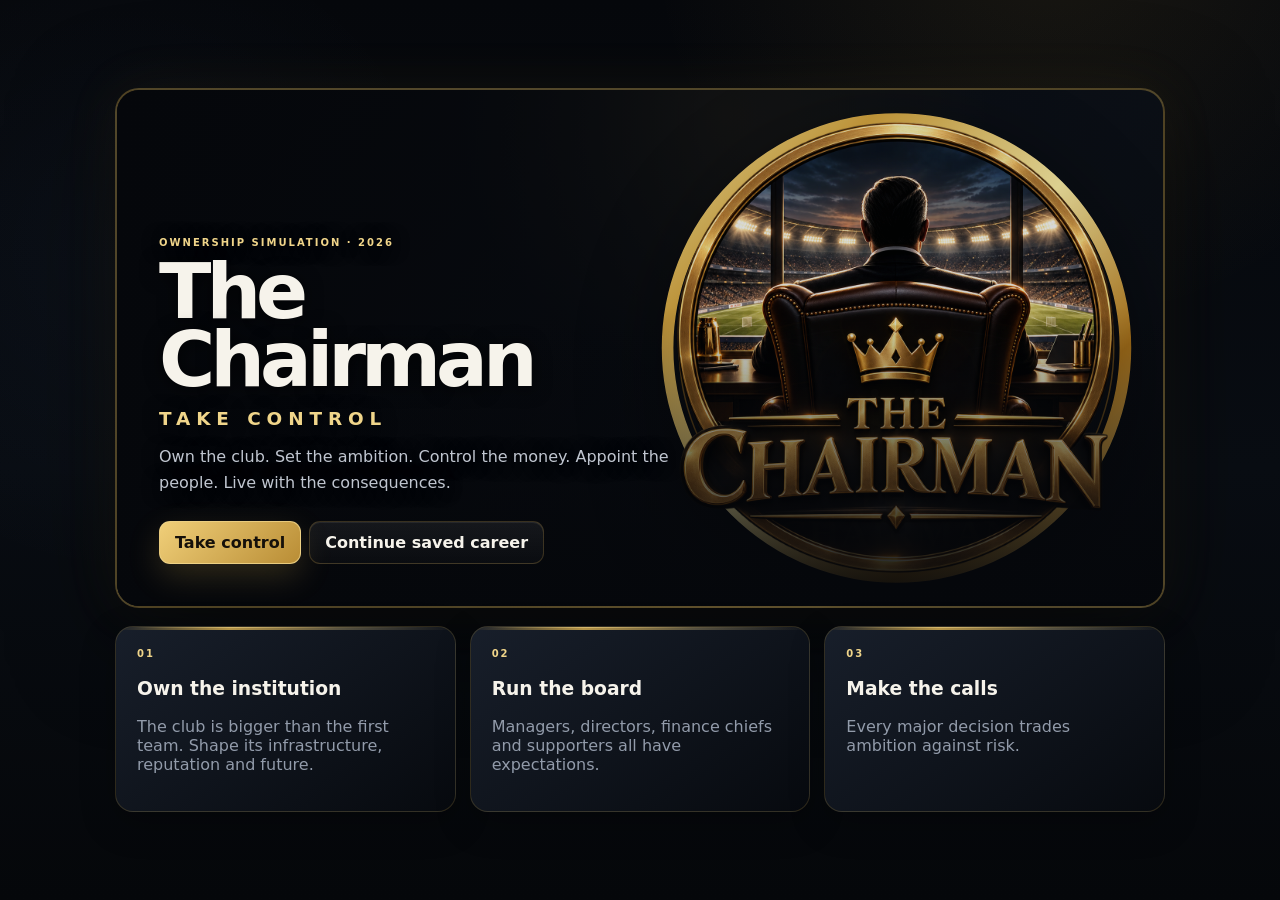
==== index.html @ d263d9e4 "Refresh formation and transition assets" ====
<!doctype html>
<html lang="en">
<head>
  <meta charset="utf-8">
  <meta name="viewport" content="width=device-width, initial-scale=1">
  <meta name="theme-color" content="#080b11">
  <meta name="description" content="The Chairman — own the club. Run the club. Live with the consequences.">
  <title>The Chairman</title>
  <link rel="stylesheet" href="css/theme.css?v=101">
  <link rel="stylesheet" href="css/layout.css?v=103">
  <link rel="stylesheet" href="css/components.css?v=104">
  <link rel="stylesheet" href="css/responsive.css?v=103">
  <link rel="stylesheet" href="css/branding.css?v=5">
  <link rel="stylesheet" href="css/staff-controls.css?v=99"></head>
<body>
  <div id="app"></div>
  <script src="js/boot.js?v=104"></script>
  <script src="js/staff-quality.js?v=1"></script>
  <script src="js/staff-controls-v2.js?v=101"></script>
  <script src="js/squad-table.js?v=99"></script>
  <script type="module" src="js/matchday-fix.js?v=102"></script>
  <script type="module" src="js/modal-freeze.js?v=99"></script>
</body>
</html>
---- css/theme.css ----
:root {
  --bg:#06080c;
  --bg-2:#0a0e14;
  --panel:rgba(15,20,29,.94);
  --panel-2:rgba(21,28,39,.96);
  --panel-3:rgba(255,255,255,.035);
  --line:rgba(255,255,255,.085);
  --line-strong:rgba(216,175,78,.34);
  --line-bright:rgba(240,213,138,.58);
  --text:#f6f3eb;
  --muted:#929baa;
  --gold:#d8af4e;
  --gold-soft:#f0d58a;
  --green:#52c58c;
  --red:#ef7373;
  --blue:#75a8ff;
  --shadow:0 24px 70px rgba(0,0,0,.42);
  --shadow-soft:0 12px 34px rgba(0,0,0,.26);
  --radius:18px;
  --radius-sm:12px;
  --font:Inter,ui-sans-serif,system-ui,-apple-system,BlinkMacSystemFont,"Segoe UI",sans-serif;
}
*{box-sizing:border-box}
html,body{margin:0;min-height:100%;background:var(--bg);color:var(--text);font-family:var(--font)}
body{
  background:
    radial-gradient(circle at 82% -8%,rgba(216,175,78,.095),transparent 28%),
    radial-gradient(circle at 10% 28%,rgba(117,168,255,.035),transparent 25%),
    linear-gradient(180deg,#06080c 0%,#090d13 52%,#05070a 100%);
}
body::before{content:"";position:fixed;inset:0;pointer-events:none;opacity:.22;background-image:linear-gradient(rgba(255,255,255,.018) 1px,transparent 1px),linear-gradient(90deg,rgba(255,255,255,.012) 1px,transparent 1px);background-size:56px 56px;mask-image:linear-gradient(to bottom,black,transparent 80%);z-index:-1}
button,input,select{font:inherit}
button{cursor:pointer}
a{color:inherit;text-decoration:none}
::selection{background:rgba(216,175,78,.25)}
.gold{color:var(--gold-soft)}
.green{color:var(--green)}
.red{color:var(--red)}
.muted{color:var(--muted)}
---- css/layout.css ----
.shell{min-height:100vh;display:grid;grid-template-columns:258px 1fr}
.sidebar{position:sticky;top:0;height:100vh;border-right:1px solid var(--line);background:linear-gradient(180deg,rgba(8,11,16,.98),rgba(5,7,11,.98));padding:22px 14px;display:flex;flex-direction:column;z-index:10;box-shadow:12px 0 40px rgba(0,0,0,.12)}
.brand{display:flex;gap:12px;align-items:center;padding:4px 9px 26px;border-bottom:1px solid rgba(255,255,255,.055);margin-bottom:16px}
.brand-mark{width:46px;height:46px}
.brand strong{display:block;letter-spacing:.16em;font-size:12px;text-transform:uppercase}
.brand span{display:block;margin-top:4px;color:var(--muted);font-size:9px;letter-spacing:.13em;text-transform:uppercase}
.nav{display:grid;gap:5px;overflow:auto}
.nav button{position:relative;width:100%;text-align:left;border:1px solid transparent;background:transparent;color:var(--muted);padding:12px 12px;border-radius:12px;display:flex;align-items:center;gap:11px;transition:background .18s ease,color .18s ease,border-color .18s ease,transform .18s ease}
.nav button span:first-child{width:22px;text-align:center;font-size:16px;color:#747d8b}
.nav button:hover{color:var(--text);background:rgba(255,255,255,.035);border-color:rgba(255,255,255,.055);transform:translateX(2px)}
.nav button.active{color:var(--text);background:linear-gradient(90deg,rgba(216,175,78,.13),rgba(216,175,78,.035));border-color:rgba(216,175,78,.18);box-shadow:inset 3px 0 0 var(--gold),0 8px 24px rgba(0,0,0,.14)}
.nav button.active span:first-child{color:var(--gold-soft)}
.sidebar-footer{margin-top:auto;padding:16px 9px 4px;border-top:1px solid rgba(255,255,255,.055);color:var(--muted);font-size:10px;line-height:1.6;letter-spacing:.02em}
.main{min-width:0}
.topbar{min-height:74px;border-bottom:1px solid var(--line);display:flex;align-items:center;justify-content:space-between;padding:0 32px;background:rgba(7,9,13,.78);backdrop-filter:blur(20px);position:sticky;top:0;z-index:8;box-shadow:0 8px 28px rgba(0,0,0,.12)}
.topbar-title{font-size:11px;font-weight:800;letter-spacing:.18em;text-transform:uppercase;color:#aeb5c0}
.topbar-title::before{content:"";display:inline-block;width:6px;height:6px;border-radius:50%;background:var(--gold);box-shadow:0 0 12px rgba(216,175,78,.55);margin:0 9px 1px 0}
.topbar .actions{align-items:center}
.content{max-width:1540px;margin:0 auto;padding:34px 34px 56px}
.grid{display:grid;gap:18px}
.grid-2{grid-template-columns:repeat(2,minmax(0,1fr))}
.grid-3{grid-template-columns:repeat(3,minmax(0,1fr))}
.grid-4{grid-template-columns:repeat(4,minmax(0,1fr))}
.page-head{display:flex;justify-content:space-between;gap:24px;align-items:flex-end;margin-bottom:22px}
.page-head h1{margin:0;font-size:clamp(28px,3vw,44px);letter-spacing:-.045em;line-height:1.02}
.page-head p{margin:7px 0 0;color:var(--muted);line-height:1.55;max-width:700px}
@media(max-width:1100px){.shell{grid-template-columns:82px 1fr}.brand div:not(.brand-mark),.nav button span:last-child,.sidebar-footer{display:none}.brand{justify-content:center;padding-bottom:20px}.nav button{justify-content:center}.content{padding:28px}}

/* Full-game executive framing */
.main{background:linear-gradient(90deg,rgba(216,175,78,.02),transparent 16%,transparent 84%,rgba(216,175,78,.02)),radial-gradient(circle at 50% 0,rgba(216,175,78,.06),transparent 34%)}
.topbar{border-bottom-color:rgba(216,175,78,.24);background:linear-gradient(180deg,rgba(9,12,18,.96),rgba(7,9,13,.84))}
.topbar::after{content:"";position:absolute;left:0;right:0;bottom:-1px;height:1px;background:linear-gradient(90deg,transparent 3%,rgba(216,175,78,.48),transparent 97%);opacity:.7}
.topbar .btn-primary{min-width:150px;text-transform:uppercase;letter-spacing:.08em;font-size:10px}
.sidebar{border-right-color:rgba(216,175,78,.22);background:radial-gradient(circle at 50% 0,rgba(216,175,78,.12),transparent 24%),linear-gradient(180deg,#090c12,#05070b 75%)}
.brand{border-bottom-color:rgba(216,175,78,.22);position:relative}.brand::after{content:"";position:absolute;left:9px;right:9px;bottom:-1px;height:2px;background:linear-gradient(90deg,var(--gold),transparent);opacity:.7}
.nav{padding-top:4px}.nav button{min-height:46px;border-radius:10px}.nav button span:first-child{transition:transform .2s ease,color .2s ease,filter .2s ease}.nav button:hover span:first-child{transform:scale(1.12);color:var(--gold-soft)}
.nav button.active{background:linear-gradient(90deg,rgba(216,175,78,.2),rgba(216,175,78,.045)),linear-gradient(180deg,rgba(255,255,255,.025),transparent);border-color:rgba(216,175,78,.3);box-shadow:inset 3px 0 0 var(--gold),0 10px 30px rgba(0,0,0,.28),inset 0 1px 0 rgba(240,213,138,.12)}
.sidebar-footer{border-top-color:rgba(216,175,78,.2)}
@media(prefers-reduced-motion:reduce){.nav button span:first-child{transition:none}}

/* MAJOR FOOTBALL UI OVERHAUL */
.sidebar{width:auto;isolation:isolate}.sidebar::before{content:"";position:absolute;inset:0;background:linear-gradient(180deg,rgba(216,175,78,.08),transparent 24%,rgba(216,175,78,.025) 72%,transparent);pointer-events:none;z-index:-1}
.nav button{overflow:hidden;min-height:52px;border:1px solid rgba(255,255,255,.045);background:linear-gradient(90deg,rgba(255,255,255,.018),transparent);box-shadow:inset 0 1px 0 rgba(255,255,255,.025)}
.nav button::before{content:"";position:absolute;left:-110%;top:0;width:80%;height:100%;background:linear-gradient(90deg,transparent,rgba(240,213,138,.18),transparent);transform:skewX(-20deg);transition:left .42s ease;pointer-events:none}
.nav button:hover::before,.nav button:focus-visible::before{left:130%}.nav button:active{transform:scale(.96) translateX(3px);box-shadow:inset 0 0 24px rgba(216,175,78,.14)}
.nav button span:first-child{width:34px;height:34px;display:grid;place-items:center;border:1px solid rgba(216,175,78,.12);border-radius:10px;background:rgba(216,175,78,.035);color:#8f7848;box-shadow:inset 0 0 14px rgba(216,175,78,.03)}
.nav button:hover span:first-child,.nav button.active span:first-child{border-color:rgba(240,213,138,.55);background:linear-gradient(145deg,rgba(216,175,78,.22),rgba(216,175,78,.05));color:var(--gold-soft);box-shadow:0 0 20px rgba(216,175,78,.14),inset 0 0 14px rgba(216,175,78,.1)}
.nav button.active{transform:translateX(5px);border-color:rgba(216,175,78,.4);box-shadow:inset 4px 0 0 var(--gold),0 0 28px rgba(216,175,78,.1),inset 0 1px 0 rgba(240,213,138,.12)}
.nav button.active::before{left:130%;animation:navSweep 2.8s ease-in-out infinite}@keyframes navSweep{0%,55%{left:-110%}75%,100%{left:130%}}
.topbar .btn-primary{position:relative}.topbar .btn-primary::before{content:"";position:absolute;inset:-1px;border-radius:inherit;border:1px solid rgba(255,255,255,.25);animation:actionPulse 2.4s ease-in-out infinite}@keyframes actionPulse{0%,100%{opacity:.15;transform:scale(1)}50%{opacity:.7;transform:scale(1.035)}}
.content{transition:opacity .2s ease,transform .2s ease}.page-head h1{font-size:clamp(34px,4vw,58px)}
@media(max-width:1100px){.nav button.active{transform:none}}
---- css/components.css ----
.card{position:relative;background:linear-gradient(145deg,var(--panel-2),var(--panel));border:1px solid var(--line);border-radius:var(--radius);box-shadow:var(--shadow-soft);overflow:hidden;transition:border-color .2s ease,transform .2s ease,box-shadow .2s ease}
.card::before{content:"";position:absolute;inset:0 0 auto;height:1px;background:linear-gradient(90deg,transparent,rgba(255,255,255,.09),transparent);pointer-events:none}
.card:hover{border-color:rgba(216,175,78,.18);box-shadow:var(--shadow)}
.card-pad{padding:21px}
.eyebrow{color:var(--gold-soft);font-size:10px;font-weight:850;letter-spacing:.2em;text-transform:uppercase}
.hero{min-height:430px;border-radius:24px;overflow:hidden;position:relative;background:radial-gradient(circle at 72% 18%,rgba(216,175,78,.18),transparent 25%),radial-gradient(circle at 92% 80%,rgba(117,168,255,.09),transparent 28%),linear-gradient(120deg,#070a0f,#111823 58%,#080c12);border:1px solid var(--line-strong);box-shadow:0 28px 80px rgba(0,0,0,.45);display:flex;align-items:flex-end}
.hero::before{content:"";position:absolute;inset:0;background:linear-gradient(90deg,rgba(5,7,11,.98) 0%,rgba(5,7,11,.72) 45%,rgba(5,7,11,.18) 100%);pointer-events:none}
.hero::after{content:"";position:absolute;inset:0;background:linear-gradient(0deg,rgba(5,7,11,.96),transparent 58%);pointer-events:none}
.hero-content{position:relative;z-index:2;padding:38px;max-width:760px}
.hero h1{font-size:clamp(46px,6vw,80px);line-height:.88;margin:10px 0 16px;letter-spacing:-.065em}
.hero p{color:#c0c6d0;max-width:590px;line-height:1.65;margin:0 0 24px}
.stat{padding:19px;min-height:108px;background:linear-gradient(145deg,rgba(24,31,43,.98),rgba(13,18,26,.98))}
.stat:hover{transform:translateY(-2px)}
.stat-label{color:var(--muted);text-transform:uppercase;letter-spacing:.14em;font-size:9px;font-weight:850}
.stat-value{font-size:27px;font-weight:850;margin-top:8px;letter-spacing:-.035em}
.stat-note{color:var(--muted);font-size:11px;margin-top:6px;line-height:1.35}
.btn{border:1px solid rgba(255,255,255,.11);border-radius:11px;padding:11px 15px;background:linear-gradient(180deg,rgba(255,255,255,.065),rgba(255,255,255,.025));color:var(--text);font-weight:750;transition:transform .16s ease,border-color .16s ease,background .16s ease,box-shadow .16s ease}
.btn:hover{border-color:rgba(216,175,78,.48);transform:translateY(-2px);background:rgba(216,175,78,.07);box-shadow:0 8px 24px rgba(0,0,0,.2)}
.btn-primary{background:linear-gradient(135deg,#f0cf79,#b98d35);color:#15100a;border-color:rgba(240,213,138,.65);box-shadow:0 10px 28px rgba(216,175,78,.18)}
.btn-primary:hover{background:linear-gradient(135deg,#f5d98d,#c99d43);box-shadow:0 12px 32px rgba(216,175,78,.24)}
.btn-ghost{background:transparent}
.btn:disabled{opacity:.45;cursor:not-allowed;transform:none}
.actions{display:flex;gap:8px;flex-wrap:wrap}
.section-title{display:flex;justify-content:space-between;align-items:center;gap:12px;margin-bottom:14px}
.section-title h2{font-size:13px;text-transform:uppercase;letter-spacing:.15em;margin:0}
.section-title span{color:var(--muted);font-size:10px}
.list{display:grid;gap:8px}
.list-row{display:flex;align-items:center;justify-content:space-between;gap:12px;padding:13px 14px;border:1px solid rgba(255,255,255,.065);border-radius:12px;background:linear-gradient(90deg,rgba(255,255,255,.035),rgba(255,255,255,.018));transition:border-color .18s ease,background .18s ease,transform .18s ease}
.list-row:hover{border-color:rgba(216,175,78,.2);background:rgba(216,175,78,.035);transform:translateX(2px)}
.list-row strong{font-size:13px}
.list-row small{color:var(--muted);display:block;margin-top:3px;line-height:1.4}
.pill{display:inline-flex;align-items:center;gap:6px;border:1px solid rgba(255,255,255,.09);border-radius:999px;padding:5px 9px;color:#aeb5c0;background:rgba(255,255,255,.025);font-size:9px;text-transform:uppercase;letter-spacing:.1em;white-space:nowrap}
.experience{min-height:150px;padding:20px;position:relative;overflow:hidden}
.experience:hover{transform:translateY(-3px);border-color:rgba(216,175,78,.3)!important}
.experience::after{content:"";position:absolute;width:150px;height:150px;border-radius:50%;right:-52px;top:-58px;background:radial-gradient(circle,rgba(216,175,78,.17),transparent 65%);pointer-events:none}
.experience h3{margin:28px 0 6px;font-size:18px}
.experience p{color:var(--muted);font-size:12px;line-height:1.5;margin:0;max-width:240px}
.table{width:100%;border-collapse:collapse}
.table th,.table td{text-align:left;padding:12px 10px;border-bottom:1px solid var(--line);font-size:12px}
.table th{color:var(--muted);font-size:9px;text-transform:uppercase;letter-spacing:.12em}
.table td:last-child,.table th:last-child{text-align:right}
.modal-backdrop{position:fixed;inset:0;background:rgba(0,0,0,.74);backdrop-filter:blur(10px);display:grid;place-items:center;z-index:50;padding:20px}
.modal{width:min(680px,100%);max-height:90vh;overflow:auto;background:#0c1118;border:1px solid var(--line-strong);border-radius:20px;box-shadow:0 40px 100px rgba(0,0,0,.55)}
.modal-head{display:flex;justify-content:space-between;align-items:center;gap:12px;padding:20px;border-bottom:1px solid var(--line)}
.modal-body{padding:20px}
.club-grid{display:grid;grid-template-columns:repeat(4,minmax(0,1fr));gap:12px}
.club-card{padding:16px;border:1px solid var(--line);border-radius:14px;background:rgba(255,255,255,.025);transition:.2s ease}
.club-card:hover{border-color:var(--line-strong);transform:translateY(-2px)}
.club-card h3{margin:10px 0 3px;font-size:15px}.club-card p{margin:0;color:var(--muted);font-size:11px}
.logo{width:44px;height:44px;display:grid;place-items:center;border:1px solid var(--line-strong);border-radius:12px;background:linear-gradient(145deg,rgba(216,175,78,.14),rgba(255,255,255,.025));color:var(--gold-soft);font-weight:900;box-shadow:inset 0 0 20px rgba(216,175,78,.035)}
.progress{height:7px;border-radius:99px;background:#171d27;overflow:hidden;box-shadow:inset 0 1px 3px rgba(0,0,0,.45)}
.progress>i{display:block;height:100%;background:linear-gradient(90deg,#a97928,#f0d58a);border-radius:inherit;box-shadow:0 0 12px rgba(216,175,78,.28)}
.notice{padding:14px 16px;border:1px solid rgba(216,175,78,.16);border-left:2px solid var(--gold);background:linear-gradient(90deg,rgba(216,175,78,.075),rgba(216,175,78,.025));border-radius:10px;color:#d6d9df;font-size:12px;line-height:1.5}
.empty{padding:28px;text-align:center;color:var(--muted)}
.kpi-strip{display:grid;grid-template-columns:repeat(4,minmax(0,1fr));gap:12px}
.kpi{padding:14px 16px;border:1px solid rgba(255,255,255,.065);border-radius:14px;background:rgba(255,255,255,.025)}
.kpi-label{color:var(--muted);font-size:9px;text-transform:uppercase;letter-spacing:.12em}
.kpi-value{margin-top:5px;font-size:18px;font-weight:800}
.hero-mark{position:absolute;right:7%;top:14%;width:180px;height:180px;border:1px solid rgba(216,175,78,.18);border-radius:50%;box-shadow:0 0 0 22px rgba(216,175,78,.025),0 0 0 44px rgba(216,175,78,.015)}
.hero-mark::after{content:"TC";position:absolute;inset:0;display:grid;place-items:center;color:rgba(240,213,138,.35);font-size:44px;font-weight:900;letter-spacing:.08em}
#modal{position:fixed;inset:0;display:none;place-items:center;padding:20px;background:rgba(0,0,0,.74);backdrop-filter:blur(10px);z-index:1000;overflow:auto}
#modal.open{display:grid}
#modal .modal-panel{width:min(680px,100%);max-height:90vh;overflow:auto;background:#0c1118;border:1px solid var(--line-strong);border-radius:20px;box-shadow:0 40px 100px rgba(0,0,0,.55)}
@media(max-width:560px){#modal{padding:10px}#modal .modal-panel{max-height:94vh;border-radius:16px}}

/* Executive club selection */
#modal .club-picker{width:min(1120px,100%);max-height:92vh;display:flex;flex-direction:column;background:linear-gradient(145deg,#0d121a,#080b10);border:1px solid rgba(216,175,78,.34);border-radius:22px;box-shadow:0 40px 120px rgba(0,0,0,.68),0 0 60px rgba(216,175,78,.05);overflow:hidden}
.club-picker-head{padding:24px 26px;background:linear-gradient(90deg,rgba(216,175,78,.08),transparent 55%);flex:0 0 auto}
.club-picker-body{padding:22px 26px 28px;overflow-y:auto;scrollbar-width:none}
.club-picker-body::-webkit-scrollbar{display:none}
.league-group{padding:0 0 26px;margin:0 0 24px;border-bottom:1px solid rgba(255,255,255,.07)}
.league-group:last-child{border-bottom:0;margin-bottom:0}
.league-heading{display:flex;justify-content:space-between;align-items:center;gap:16px;padding:12px 4px 16px;border-bottom:1px solid rgba(216,175,78,.16);margin-bottom:14px}
.league-heading>div{display:flex;align-items:center;gap:12px}
.league-number{width:32px;height:32px;display:grid;place-items:center;border:1px solid rgba(216,175,78,.34);border-radius:9px;background:rgba(216,175,78,.07);color:var(--gold-soft);font-size:10px;font-weight:900;letter-spacing:.08em}
.league-heading h3{margin:3px 0 0;font-size:19px;letter-spacing:-.02em}
.league-country{padding:6px 10px;border:1px solid rgba(255,255,255,.08);border-radius:999px;color:var(--muted);font-size:9px;text-transform:uppercase;letter-spacing:.12em}
.club-grid{display:grid;grid-template-columns:repeat(4,minmax(0,1fr));gap:12px}
.club-card{position:relative;text-align:left;color:inherit;min-height:176px;padding:16px;border:1px solid rgba(255,255,255,.08);border-radius:16px;background:linear-gradient(145deg,rgba(25,32,44,.96),rgba(12,16,23,.98));box-shadow:0 10px 24px rgba(0,0,0,.18);transition:transform .18s ease,border-color .18s ease,box-shadow .18s ease,background .18s ease}
.club-card::before{content:"";position:absolute;left:0;right:0;top:0;height:2px;background:linear-gradient(90deg,transparent,var(--gold),transparent);opacity:0;transition:opacity .18s ease}
.club-card:hover{transform:translateY(-5px);border-color:rgba(216,175,78,.55);background:linear-gradient(145deg,rgba(36,43,56,.98),rgba(14,19,27,.98));box-shadow:0 18px 38px rgba(0,0,0,.36),0 0 24px rgba(216,175,78,.08)}
.club-card:hover::before{opacity:1}
.club-card:focus-visible{outline:2px solid var(--gold-soft);outline-offset:3px}
.club-card-top{display:flex;justify-content:space-between;align-items:flex-start;gap:8px}
.club-card .logo{width:52px;height:52px;border-radius:14px;font-size:14px;transition:transform .18s ease,box-shadow .18s ease}
.club-card:hover .logo{transform:scale(1.06);box-shadow:0 0 24px rgba(216,175,78,.14)}
.club-select{opacity:.48;font-size:8px;font-weight:900;letter-spacing:.12em;color:var(--gold-soft);transition:opacity .18s ease,transform .18s ease}
.club-select b{font-size:13px;margin-left:3px}
.club-card:hover .club-select{opacity:1;transform:translateX(2px)}
.club-card h3{margin:15px 0 5px;font-size:16px;line-height:1.15}
.club-card p{margin:0;color:var(--muted);font-size:10px}
.club-card-meta{display:flex;gap:7px;margin-top:14px}
.club-card-meta span{flex:1;padding:7px 8px;border:1px solid rgba(255,255,255,.06);border-radius:8px;background:rgba(255,255,255,.025);color:var(--muted);font-size:8px;text-transform:uppercase;letter-spacing:.08em}
.club-card-meta b{display:block;margin-top:3px;color:#d9dde4;font-size:10px;text-transform:none;letter-spacing:0}
@media(max-width:900px){.club-grid{grid-template-columns:repeat(2,minmax(0,1fr))}}
@media(max-width:560px){#modal .club-picker{max-height:94vh;border-radius:18px}.club-picker-head{padding:18px}.club-picker-body{padding:16px}.league-heading{align-items:flex-start}.league-heading h3{font-size:16px}.club-grid{grid-template-columns:1fr 1fr;gap:9px}.club-card{min-height:160px;padding:12px}.club-card .logo{width:44px;height:44px}.club-card h3{font-size:14px}.club-card-meta{display:none}.league-country{font-size:8px;padding:5px 8px}}
/* Sidebar motion and depth */
.sidebar::after{content:"";position:absolute;top:0;right:-1px;width:1px;height:100%;background:linear-gradient(180deg,transparent,var(--gold),transparent);opacity:.28;animation:sidebarGlow 5s ease-in-out infinite}
@keyframes sidebarGlow{0%,100%{opacity:.18;transform:scaleY(.72)}50%{opacity:.55;transform:scaleY(1)}}
.nav button::after{content:"";position:absolute;left:10px;right:10px;bottom:3px;height:1px;background:linear-gradient(90deg,transparent,rgba(216,175,78,.42),transparent);transform:scaleX(0);transition:transform .22s ease}
.nav button:hover::after,.nav button.active::after{transform:scaleX(1)}
.nav button.active span:first-child{filter:drop-shadow(0 0 7px rgba(216,175,78,.42))}
@media(max-width:560px){.sidebar::after{top:-1px;right:0;left:0;width:100%;height:1px;background:linear-gradient(90deg,transparent,var(--gold),transparent);animation:mobileBarGlow 4s ease-in-out infinite}@keyframes mobileBarGlow{0%,100%{opacity:.2}50%{opacity:.75}}}

/* CHAIRMAN FULL VISUAL OVERHAUL — visual layer only */
.card,.experience,.stat,.kpi,.list-row,.notice,.table-wrap{position:relative;border-color:rgba(216,175,78,.18)}
.card::after,.experience::after,.stat::after,.kpi::after{content:"";position:absolute;top:0;left:18px;right:18px;height:1px;background:linear-gradient(90deg,transparent,rgba(240,213,138,.72),rgba(216,175,78,.12),transparent);opacity:.8;pointer-events:none}
.card::before{height:3px;background:linear-gradient(90deg,transparent,rgba(216,175,78,.82),rgba(240,213,138,.3),transparent)}
.card:hover{transform:translateY(-3px);border-color:rgba(216,175,78,.42);box-shadow:0 22px 60px rgba(0,0,0,.48),0 0 34px rgba(216,175,78,.08)}
.content{animation:chairmanPageIn .42s ease both}@keyframes chairmanPageIn{from{opacity:0;transform:translateY(8px)}to{opacity:1;transform:none}}
.page-head{position:relative;padding-bottom:18px;border-bottom:1px solid rgba(216,175,78,.2)}
.page-head::before{content:"";position:absolute;left:0;bottom:-1px;width:150px;height:2px;background:linear-gradient(90deg,var(--gold),transparent);box-shadow:0 0 16px rgba(216,175,78,.3)}
.section-title{padding:11px 13px;margin-bottom:12px;border:1px solid rgba(216,175,78,.16);border-radius:10px;background:linear-gradient(90deg,rgba(216,175,78,.09),rgba(255,255,255,.018),transparent)}
.section-title::before{content:"";width:4px;height:18px;flex:0 0 4px;border-radius:99px;background:linear-gradient(180deg,var(--gold-soft),#8e6522);box-shadow:0 0 12px rgba(216,175,78,.38)}
.section-title h2{flex:1}.grid{gap:14px}
.stat,.kpi{overflow:hidden;background:radial-gradient(circle at 100% 0,rgba(216,175,78,.14),transparent 34%),linear-gradient(145deg,rgba(30,36,47,.98),rgba(10,14,21,.98))}
.stat::before,.kpi::before{content:"";position:absolute;left:0;top:0;bottom:0;width:3px;background:linear-gradient(180deg,var(--gold-soft),rgba(216,175,78,.08))}
.stat-value,.kpi-value{text-shadow:0 0 18px rgba(240,213,138,.12)}
.list-row{background:linear-gradient(90deg,rgba(255,255,255,.045),rgba(216,175,78,.018),rgba(255,255,255,.02))}
.list-row:hover{transform:translateX(4px);border-color:rgba(216,175,78,.42);box-shadow:inset 3px 0 0 var(--gold),0 10px 28px rgba(0,0,0,.25)}
.experience{background:radial-gradient(circle at 92% 8%,rgba(216,175,78,.18),transparent 30%),linear-gradient(145deg,rgba(27,34,46,.98),rgba(10,14,21,.98));border-color:rgba(216,175,78,.24)}
.experience h3{font-size:20px}.btn{position:relative;overflow:hidden;border-color:rgba(216,175,78,.22);box-shadow:inset 0 1px 0 rgba(255,255,255,.07)}
.btn::after{content:"";position:absolute;top:0;bottom:0;left:-70%;width:40%;background:linear-gradient(90deg,transparent,rgba(255,255,255,.17),transparent);transform:skewX(-18deg);transition:left .45s ease;pointer-events:none}.btn:hover::after{left:130%}
.btn-primary{border-color:rgba(240,213,138,.82);box-shadow:0 12px 34px rgba(216,175,78,.24),inset 0 1px 0 rgba(255,255,255,.42)}
.table-wrap{overflow:auto;border:1px solid rgba(216,175,78,.16);border-radius:14px;background:rgba(8,11,16,.55);scrollbar-width:none}.table-wrap::-webkit-scrollbar{display:none}
.table thead th{background:linear-gradient(180deg,rgba(216,175,78,.1),rgba(216,175,78,.025));border-bottom:1px solid rgba(216,175,78,.24)}
.table tbody tr{transition:background .16s ease,box-shadow .16s ease}.table tbody tr:hover{background:rgba(216,175,78,.055);box-shadow:inset 3px 0 0 var(--gold)}
.modal-backdrop,#modal{background:radial-gradient(circle at 50% 20%,rgba(216,175,78,.1),transparent 38%),rgba(0,0,0,.86)}
#modal .modal-panel,.modal{position:relative;border-color:rgba(216,175,78,.46);box-shadow:0 45px 130px rgba(0,0,0,.78),0 0 70px rgba(216,175,78,.1)}
#modal .modal-panel::before,.modal::before{content:"";position:absolute;top:0;left:9%;right:9%;height:2px;background:linear-gradient(90deg,transparent,var(--gold-soft),var(--gold),transparent);box-shadow:0 0 20px rgba(216,175,78,.34);pointer-events:none}
.modal-head{background:linear-gradient(90deg,rgba(216,175,78,.11),rgba(216,175,78,.025),transparent);border-bottom-color:rgba(216,175,78,.2)}
.pill{border-color:rgba(216,175,78,.24);background:rgba(216,175,78,.06);color:var(--gold-soft)}
.progress{height:9px;border:1px solid rgba(216,175,78,.14);background:#0a0e14}.progress>i{background:linear-gradient(90deg,#8d6523,#d8af4e,#f7df9a);box-shadow:0 0 16px rgba(216,175,78,.44)}
@media(prefers-reduced-motion:reduce){.content{animation:none}.btn::after{display:none}}

/* MAJOR FOOTBALL UI OVERHAUL */
.hero{border-width:2px;box-shadow:0 30px 100px rgba(0,0,0,.55),0 0 55px rgba(216,175,78,.08)}
.card{border-width:1px;background:linear-gradient(145deg,rgba(24,31,43,.98),rgba(7,10,15,.99))}.card:hover{box-shadow:0 24px 70px rgba(0,0,0,.55),0 0 40px rgba(216,175,78,.09)}
.squad-page{position:relative}.squad-page::before{content:"";position:absolute;top:120px;right:-80px;width:420px;height:420px;opacity:.16;pointer-events:none;background:repeating-linear-gradient(0deg,transparent 0 39px,rgba(216,175,78,.18) 40px),repeating-linear-gradient(90deg,transparent 0 39px,rgba(216,175,78,.12) 40px);mask-image:radial-gradient(circle,black,transparent 70%)}
.squad-command{margin-top:18px;padding:24px;border:1px solid rgba(216,175,78,.28);overflow:hidden;background:radial-gradient(circle at 100% 0,rgba(216,175,78,.14),transparent 30%),linear-gradient(145deg,#111824,#070a0f)}
.squad-command-title{display:flex;justify-content:space-between;gap:20px;align-items:flex-end;padding-bottom:18px;border-bottom:1px solid rgba(216,175,78,.2)}.squad-command-title h2{font-size:24px;margin:5px 0}.squad-command-title p{margin:0;color:var(--muted);font-size:11px}.squad-legend{display:flex;gap:14px;color:var(--muted);font-size:9px;text-transform:uppercase;letter-spacing:.1em}.squad-legend span{display:flex;align-items:center;gap:6px}.legend-dot{width:7px;height:7px;border-radius:50%;background:#67707c}.legend-dot.gold{background:var(--gold-soft);box-shadow:0 0 10px rgba(216,175,78,.5)}
.squad-groups{display:grid;gap:24px;padding-top:22px}.position-group{padding:0 0 22px;border-bottom:1px solid rgba(255,255,255,.07)}.position-group:last-child{border-bottom:0;padding-bottom:0}.position-group-head{display:flex;align-items:center;gap:12px;margin-bottom:14px}.position-group-head>div{display:flex;align-items:center;gap:10px}.position-number{width:38px;height:38px;display:grid;place-items:center;border:1px solid rgba(216,175,78,.28);border-radius:11px;color:var(--gold-soft);background:rgba(216,175,78,.07);font-weight:900}.position-group h3{margin:3px 0 0;font-size:17px}.position-line{height:1px;flex:1;background:linear-gradient(90deg,rgba(216,175,78,.25),transparent)}
.squad-player-grid{display:grid;grid-template-columns:repeat(3,minmax(0,1fr));gap:12px}.squad-player-card{display:flex;min-height:184px;border:1px solid rgba(255,255,255,.08);border-radius:15px;overflow:hidden;background:linear-gradient(145deg,rgba(28,35,47,.98),rgba(9,13,19,.99));transition:transform .22s ease,border-color .22s ease,box-shadow .22s ease}.squad-player-card:hover{transform:translateY(-6px);border-color:rgba(216,175,78,.58);box-shadow:0 22px 45px rgba(0,0,0,.42),0 0 30px rgba(216,175,78,.1)}
.player-shirt{width:76px;flex:0 0 76px;display:flex;flex-direction:column;align-items:center;justify-content:center;gap:8px;background:linear-gradient(180deg,rgba(216,175,78,.18),rgba(216,175,78,.025));border-right:1px solid rgba(216,175,78,.18);position:relative}.player-shirt::before{content:"";position:absolute;inset:12px 15px;border:1px solid rgba(240,213,138,.14);border-radius:28px 28px 12px 12px;transform:skew(-3deg)}.player-shirt span,.player-shirt b{position:relative;z-index:1}.player-shirt span{font-size:9px;color:var(--gold-soft);font-weight:900;letter-spacing:.08em}.player-shirt b{font-size:28px;color:#fff;text-shadow:0 0 20px rgba(240,213,138,.15)}
.player-card-main{padding:15px;min-width:0;flex:1}.player-card-top{display:flex;justify-content:space-between;gap:8px}.player-card-top h3{margin:4px 0 0;font-size:16px;white-space:nowrap;overflow:hidden;text-overflow:ellipsis}.player-status-dot{width:8px;height:8px;border-radius:50%;background:var(--green);box-shadow:0 0 10px rgba(82,197,140,.5);margin-top:4px}.player-status-dot.risk{background:var(--red);box-shadow:0 0 10px rgba(239,115,115,.45)}
.player-meta{display:grid;grid-template-columns:repeat(4,1fr);gap:5px;margin:13px 0 10px}.player-meta span{padding:6px 4px;text-align:center;background:rgba(255,255,255,.025);border:1px solid rgba(255,255,255,.055);border-radius:7px;color:var(--muted);font-size:7px;text-transform:uppercase;letter-spacing:.08em}.player-meta b{display:block;color:#e8e5dc;font-size:10px;margin-top:2px;letter-spacing:0}
.player-positions{display:flex;align-items:center;gap:6px;flex-wrap:wrap}.position-chip{padding:4px 7px;border:1px solid rgba(255,255,255,.1);border-radius:6px;color:#aeb5c0;font-size:8px;font-weight:900}.position-chip.primary{color:var(--gold-soft);border-color:rgba(216,175,78,.4);background:rgba(216,175,78,.09)}.position-arrow{color:var(--gold);font-size:10px}.position-note{color:#6f7783;font-size:7px;text-transform:uppercase;letter-spacing:.08em}.player-formline{display:grid;grid-template-columns:auto 1fr auto;gap:7px;align-items:center;margin-top:11px;color:#727b88;font-size:7px;letter-spacing:.1em}.player-formline i{height:4px;background:#171d26;border-radius:9px;overflow:hidden}.player-formline em{display:block;height:100%;background:linear-gradient(90deg,#9a6c22,#f0d58a);border-radius:inherit;box-shadow:0 0 9px rgba(216,175,78,.4)}.player-formline b{font-size:8px;color:var(--gold-soft)}.player-card-actions{display:flex;gap:6px;margin-top:11px}.player-card-actions .btn{padding:7px 9px;font-size:8px}
.squad-empty{grid-column:1/-1}.youth-panel,.lifecycle-panel{margin-top:18px}
@media(max-width:1050px){.squad-player-grid{grid-template-columns:repeat(2,minmax(0,1fr))}}
@media(max-width:700px){.squad-command{padding:16px}.squad-command-title{align-items:flex-start;flex-direction:column}.squad-player-grid{grid-template-columns:1fr}.player-shirt{width:64px;flex-basis:64px}.player-shirt b{font-size:24px}}

.view-leaving{animation:viewLeave .12s ease forwards!important}@keyframes viewLeave{to{opacity:0;transform:translateY(5px)}}

/* MATCHDAY FORMATION VISUAL */
.matchday-modal{display:grid;gap:18px}
.match-formation{padding:18px;overflow:hidden;border:1px solid rgba(216,175,78,.28);background:linear-gradient(145deg,#111824,#070a0f)}
.formation-head{display:flex;justify-content:space-between;align-items:flex-end;gap:18px;margin-bottom:14px}.formation-head h3{margin:5px 0}.formation-head p{margin:0;color:var(--muted);font-size:11px}
.football-pitch{position:relative;min-height:560px;border:2px solid rgba(255,255,255,.28);border-radius:18px;overflow:hidden;background:linear-gradient(180deg,#173a2b,#0e2b20);box-shadow:inset 0 0 70px rgba(0,0,0,.28)}
.football-pitch::before{content:"";position:absolute;inset:0;background:repeating-linear-gradient(0deg,rgba(255,255,255,.018) 0 34px,rgba(0,0,0,.018) 34px 68px);pointer-events:none}
.pitch-lines{position:absolute;inset:0}.pitch-lines::before{content:"";position:absolute;left:6%;right:6%;top:50%;height:1px;background:rgba(255,255,255,.65);box-shadow:0 0 0 1px rgba(255,255,255,.03)}.pitch-lines::after{content:"";position:absolute;left:calc(50% - 45px);top:calc(50% - 45px);width:90px;height:90px;border:1px solid rgba(255,255,255,.65);border-radius:50%}
.formation-row{position:absolute;left:5%;right:5%;display:flex;justify-content:center;align-items:center;gap:clamp(10px,3vw,32px);z-index:2}.row-att{top:10%}.row-mid{top:34%}.row-def{top:62%}.row-gk{bottom:7%}
.formation-player{width:88px;min-height:82px;padding:7px 4px;display:flex;flex-direction:column;align-items:center;justify-content:center;gap:3px;border:0;background:transparent;color:#fff;cursor:pointer}.formation-player:hover{transform:translateY(-4px)}.formation-player strong{font-size:10px;max-width:88px;white-space:nowrap;overflow:hidden;text-overflow:ellipsis;text-shadow:0 1px 5px #000}.formation-player small{font-size:8px;color:#d7dde3}.formation-shirt{width:46px;height:42px;display:grid;place-items:center;background:linear-gradient(145deg,#e1bd5e,#8f681d);clip-path:polygon(18% 0,38% 0,50% 10%,62% 0,82% 0,100% 22%,83% 38%,83% 100%,17% 100%,17% 38%,0 22%);filter:drop-shadow(0 5px 8px rgba(0,0,0,.38))}.formation-shirt b{font-size:14px;color:#111}
.formation-footer{display:flex;justify-content:space-between;margin-top:12px;color:#929baa;font-size:9px;letter-spacing:.1em;text-transform:uppercase}.match-subs{padding:18px}.sub-grid{display:grid;grid-template-columns:repeat(7,minmax(70px,1fr));gap:8px}.matchday-actions{justify-content:flex-end}
@media(max-width:760px){.football-pitch{min-height:500px}.formation-player{width:68px}.formation-player strong{font-size:8px;max-width:68px}.formation-shirt{width:38px;height:35px}.sub-grid{grid-template-columns:repeat(2,1fr)}.formation-head{align-items:flex-start;flex-direction:column}}
@media(max-width:430px){.football-pitch{min-height:430px}.formation-row{gap:2px}.formation-player{width:58px}.formation-player strong{max-width:58px;font-size:7px}.formation-shirt{width:32px;height:30px}.formation-shirt b{font-size:11px}}

/* MATCHDAY TACTICAL BOARD */
.pre-match-formation{padding:18px}
.formation-pitch-players{position:absolute;inset:0;z-index:3}
.formation-pitch-players .formation-player{position:absolute;left:var(--px);top:var(--py);transform:translate(-50%,-50%);transition:transform .24s ease,filter .24s ease}
.formation-pitch-players .formation-player:hover{transform:translate(-50%,-56%) scale(1.06);filter:drop-shadow(0 8px 12px rgba(0,0,0,.4))}
.formation-empty{opacity:.35;pointer-events:none}
.pre-match-sub-grid{grid-template-columns:repeat(4,minmax(0,1fr))}
.formation-bench-player{display:flex;align-items:center;gap:8px;min-width:0;padding:9px;border:1px solid rgba(255,255,255,.08);border-radius:10px;background:rgba(255,255,255,.025);color:inherit;text-align:left;cursor:pointer;transition:transform .22s ease,border-color .22s ease,background .22s ease}
.formation-bench-player:hover{transform:translateY(-3px);border-color:rgba(216,175,78,.42);background:rgba(216,175,78,.06)}
.formation-bench-player .formation-shirt{width:30px;height:28px;flex:0 0 30px}.formation-bench-player .formation-shirt b{font-size:9px}
.formation-bench-player strong,.formation-bench-player small{display:block;white-space:nowrap;overflow:hidden;text-overflow:ellipsis}.formation-bench-player strong{font-size:9px}.formation-bench-player small{font-size:7px;color:var(--muted);margin-top:2px}
#prematch-gate{animation:prematchFadeIn .26s ease both}
.prematch-backdrop{position:fixed;inset:0;background:rgba(3,6,10,.9);backdrop-filter:blur(9px);z-index:99998;display:grid;place-items:center;padding:18px}
.prematch-panel{width:min(1080px,100%);max-height:94vh;overflow:auto;background:linear-gradient(145deg,#151b25,#0b0f15);border:1px solid rgba(214,178,82,.32);border-radius:18px;box-shadow:0 30px 100px rgba(0,0,0,.65),0 0 70px rgba(216,175,78,.08);color:#f4f5f7;padding:22px;animation:prematchPanelIn .3s cubic-bezier(.2,.75,.25,1) both}
.prematch-top{display:grid;grid-template-columns:auto 1fr;gap:24px;align-items:end;padding-bottom:16px;border-bottom:1px solid rgba(216,175,78,.18)}
.prematch-top h2{margin:5px 0 0;font-size:30px}.prematch-fixture{display:flex;justify-content:flex-end;align-items:center;gap:14px;font-size:15px}.prematch-fixture span{color:var(--gold-soft);font-weight:900;letter-spacing:.1em}
.prematch-manager-note{display:grid;gap:4px;margin:16px 0;padding:13px 15px;border:1px solid rgba(216,175,78,.18);border-radius:11px;background:rgba(216,175,78,.06)}
.prematch-manager-note strong{font-size:11px}.prematch-manager-note span{font-size:10px;color:var(--muted);line-height:1.5}
.prematch-start{width:100%;margin-top:16px;min-height:50px;font-weight:900}
@keyframes prematchFadeIn{from{opacity:0}to{opacity:1}}
@keyframes prematchPanelIn{from{opacity:0;transform:translateY(16px) scale(.985)}to{opacity:1;transform:none}}
#modal .modal-panel{animation:modalPanelIn .28s cubic-bezier(.2,.75,.25,1) both}
@keyframes modalPanelIn{from{opacity:0;transform:translateY(12px) scale(.985)}to{opacity:1;transform:none}}
@media(max-width:760px){.pre-match-sub-grid{grid-template-columns:1fr 1fr}.prematch-top{grid-template-columns:1fr;gap:8px}.prematch-fixture{justify-content:flex-start;font-size:13px}.prematch-panel{padding:15px}.pre-match-formation{padding:12px}}
@media(max-width:560px){.football-pitch{min-height:430px}.formation-pitch-players .formation-player{width:58px}.prematch-panel{max-height:96vh;border-radius:14px}.prematch-fixture{font-size:11px}.prematch-manager-note{margin:11px 0}.pre-match-sub-grid{grid-template-columns:1fr}}
@media(prefers-reduced-motion:reduce){#prematch-gate,.prematch-panel,#modal .modal-panel{animation:none}.formation-pitch-players .formation-player,.formation-bench-player{transition:none}}
---- css/responsive.css ----
@media(max-width:1100px){.shell{grid-template-columns:82px 1fr}.brand div:not(.brand-mark),.nav button span:last-child,.sidebar-footer{display:none}.brand{justify-content:center;padding-bottom:20px}.nav button{justify-content:center}}
@media(max-width:850px){.content{padding:22px}.topbar{padding:0 22px}.grid-4,.kpi-strip{grid-template-columns:repeat(2,minmax(0,1fr))}.grid-3,.grid-2{grid-template-columns:1fr}.club-grid{grid-template-columns:repeat(2,minmax(0,1fr))}.hero{min-height:520px}.hero-mark{right:5%;top:10%;width:140px;height:140px}}
@media(max-width:560px){.shell{grid-template-columns:1fr}.sidebar{position:fixed;left:0;right:0;bottom:0;top:auto;width:auto;height:auto;border-right:0;border-top:1px solid rgba(216,175,78,.2);padding:7px 6px;background:rgba(6,8,12,.98);box-shadow:0 -14px 36px rgba(0,0,0,.28)}.brand,.sidebar-footer{display:none}.nav{display:flex;gap:4px;overflow-x:auto;scrollbar-width:none}.nav::-webkit-scrollbar{display:none}.nav button{flex:0 0 58px;min-height:48px;padding:8px 4px;justify-content:center}.nav button span:first-child{font-size:18px}.nav button span:last-child{display:none}.main{padding-bottom:66px}.topbar{position:static;min-height:64px;padding:0 14px;gap:10px}.topbar-title{max-width:52%;overflow:hidden;text-overflow:ellipsis;white-space:nowrap;font-size:9px}.topbar-title::before{width:5px;height:5px;margin-right:7px}.topbar .actions{flex-wrap:nowrap}.topbar .actions .pill{display:none}.topbar .btn{padding:9px 10px;font-size:10px}.content{padding:15px 14px 28px}.page-head{align-items:flex-start;flex-direction:column;gap:10px}.page-head h1{font-size:31px}.grid-4,.kpi-strip{grid-template-columns:1fr 1fr;gap:10px}.stat{padding:14px;min-height:92px}.stat-value{font-size:19px}.hero{min-height:610px;border-radius:19px}.hero-content{padding:300px 22px 28px}.hero h1{font-size:44px}.hero-mark{width:270px;height:270px;right:50%;top:18px}.club-grid{grid-template-columns:1fr}.card-pad{padding:16px}.table-wrap{overflow-x:auto}.table{min-width:620px}.list-row{align-items:flex-start}.list-row .btn{flex-shrink:0}.section-title h2{font-size:12px}}

/* Major-overhaul responsive behaviour */
@media(max-width:560px){.nav button{min-height:54px;border-radius:11px}.nav button:active{transform:scale(.92)}.nav button span:first-child{width:30px;height:30px;font-size:15px}.squad-command-title h2{font-size:20px}.squad-page::before{display:none}.squad-player-card{min-height:172px}.player-card-main{padding:12px}.page-head h1{font-size:34px}}
---- css/branding.css ----
/* The Chairman — visual identity layer. The approved master artwork remains the single source of truth. */
.hero{position:relative;overflow:hidden;isolation:isolate;min-height:520px;background:radial-gradient(circle at 58% 5%,rgba(216,175,78,.12),transparent 34%),linear-gradient(135deg,#07090d 0%,#0d121a 56%,#080b10 100%)}
.hero-mark{position:absolute;z-index:0;pointer-events:none;background-image:url('../assets/branding/chairman-logo-master.png'),url('../assets/branding/chairman-logo.svg');background-position:center,center;background-size:contain,contain;background-repeat:no-repeat,no-repeat;border:0;border-radius:0;box-shadow:none;filter:drop-shadow(0 22px 44px rgba(0,0,0,.52))}
.hero-mark::after{display:none}
.hero-content{position:relative;z-index:2;max-width:58%;padding:42px;text-shadow:0 2px 18px rgba(0,0,0,.7)}
.hero h1::after{content:'TAKE CONTROL';display:block;margin-top:16px;color:var(--gold-soft);font-size:.24em;line-height:1;letter-spacing:.32em;font-weight:850;text-transform:uppercase}
.hero .actions{position:relative;z-index:3}
.hero .btn-primary{box-shadow:0 12px 32px rgba(216,175,78,.2)}
.brand-mark{background:url('../assets/branding/chairman-logo-master.png') center/contain no-repeat;border:0;border-radius:10px;box-shadow:none;color:transparent;flex:0 0 46px;width:46px;height:46px;min-width:46px}
@media(min-width:851px){.hero-mark{right:1.5%;top:50%;width:48%;height:94%;transform:translateY(-50%);opacity:.86}}
@media(max-width:850px){.hero{min-height:520px}.hero-mark{right:50%;top:16px;width:300px;height:300px;transform:translateX(50%);opacity:.3}.hero-content{max-width:100%;padding:325px 30px 30px}}
@media(max-width:560px){.hero{min-height:610px;align-items:flex-end}.hero-mark{right:50%;top:18px;width:270px;height:270px;transform:translateX(50%);opacity:.34}.hero-content{max-width:100%;padding:300px 22px 28px}.hero h1{font-size:44px}.hero h1::after{font-size:.27em;letter-spacing:.24em;margin-top:12px}.hero .actions{display:grid;gap:10px}.hero .actions .btn{width:100%}}
---- css/staff-controls.css ----
/* J2.1 staff controls */
#staff-modal { position:fixed; inset:0; display:none; place-items:center; padding:20px; background:rgba(0,0,0,.74); backdrop-filter:blur(10px); z-index:1100; overflow:auto; }
#staff-modal.open { display:grid; }
#staff-modal .modal-panel { width:min(760px,100%); max-height:90vh; overflow:auto; background:#0c1118; border:1px solid var(--line-strong); border-radius:20px; box-shadow:0 40px 100px rgba(0,0,0,.55); }
.staff-talk-options { display:grid; gap:10px; margin-top:16px; }
.staff-talk-option { width:100%; text-align:left; padding:14px 16px; border:1px solid var(--line); border-radius:12px; background:rgba(255,255,255,.025); color:var(--text); cursor:pointer; }
.staff-talk-option:hover { border-color:rgba(216,175,78,.45); background:rgba(216,175,78,.06); }
.staff-candidate-meta { display:flex; gap:7px; flex-wrap:wrap; margin-top:6px; }
@media (max-width:560px) { #staff-modal { padding:10px; } #staff-modal .modal-panel { max-height:94vh; border-radius:16px; } }
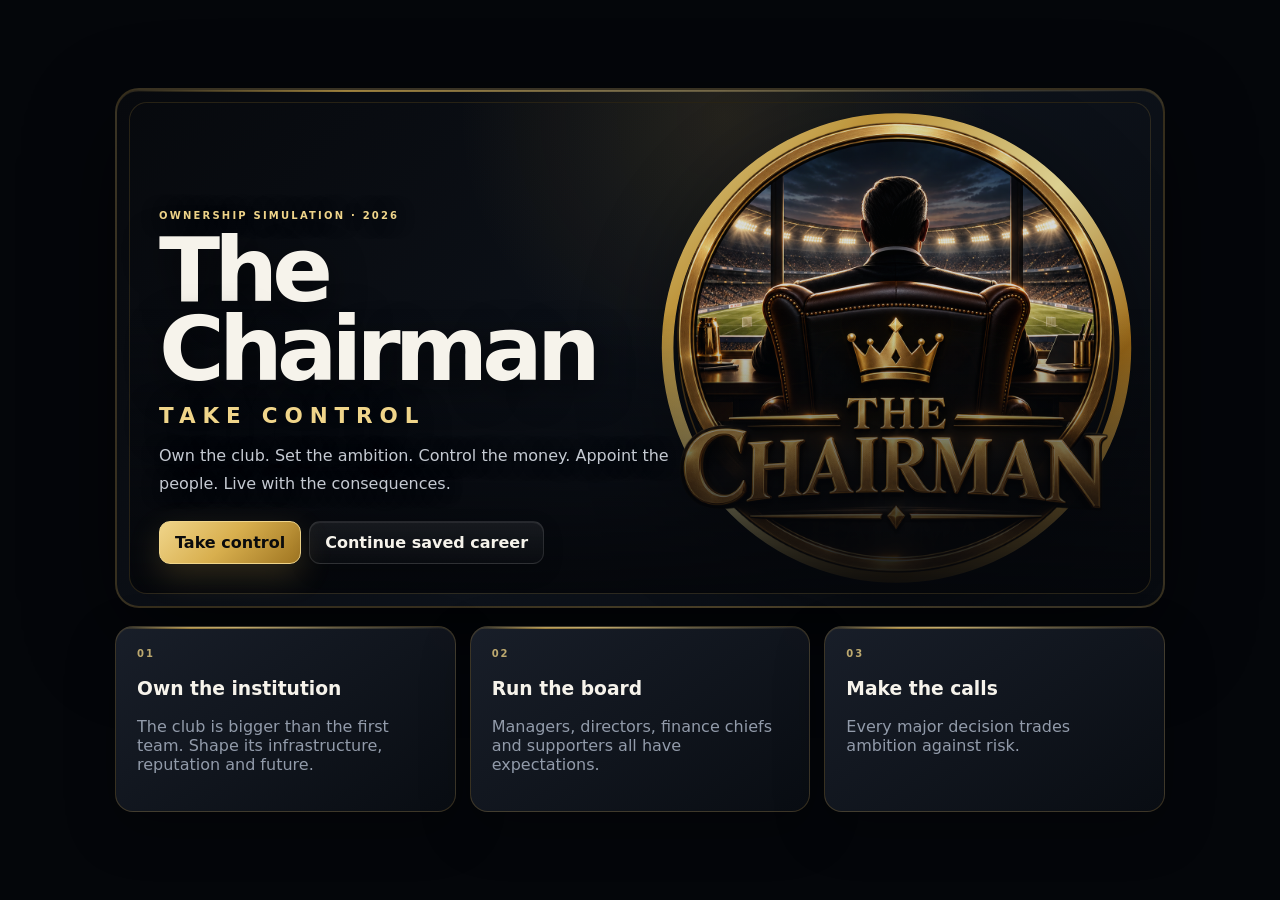
==== commit bb4eabe9: "Force fresh executive visual assets" ====
--- a/index.html
+++ b/index.html
@@ -7,14 +7,14 @@
   <meta name="description" content="The Chairman — own the club. Run the club. Live with the consequences.">
   <title>The Chairman</title>
   <link rel="stylesheet" href="css/theme.css?v=101">
-  <link rel="stylesheet" href="css/layout.css?v=103">
-  <link rel="stylesheet" href="css/components.css?v=104">
-  <link rel="stylesheet" href="css/responsive.css?v=103">
+  <link rel="stylesheet" href="css/layout.css?v=104">
+  <link rel="stylesheet" href="css/components.css?v=105">
+  <link rel="stylesheet" href="css/responsive.css?v=104">
   <link rel="stylesheet" href="css/branding.css?v=5">
   <link rel="stylesheet" href="css/staff-controls.css?v=99"></head>
 <body>
   <div id="app"></div>
-  <script src="js/boot.js?v=104"></script>
+  <script src="js/boot.js?v=105"></script>
   <script src="js/staff-quality.js?v=1"></script>
   <script src="js/staff-controls-v2.js?v=101"></script>
   <script src="js/squad-table.js?v=99"></script>
--- a/css/layout.css
+++ b/css/layout.css
@@ -50,3 +50,22 @@
 .topbar .btn-primary{position:relative}.topbar .btn-primary::before{content:"";position:absolute;inset:-1px;border-radius:inherit;border:1px solid rgba(255,255,255,.25);animation:actionPulse 2.4s ease-in-out infinite}@keyframes actionPulse{0%,100%{opacity:.15;transform:scale(1)}50%{opacity:.7;transform:scale(1.035)}}
 .content{transition:opacity .2s ease,transform .2s ease}.page-head h1{font-size:clamp(34px,4vw,58px)}
 @media(max-width:1100px){.nav button.active{transform:none}}
+
+
+/* CHAIRMAN EXECUTIVE SHELL — GAMEWIDE */
+body{background:#04060a}
+.sidebar{box-shadow:18px 0 55px rgba(0,0,0,.30),inset -1px 0 0 rgba(240,213,138,.04)}
+.brand-mark{filter:drop-shadow(0 0 18px rgba(216,175,78,.12))}
+.topbar{min-height:82px;padding:0 34px}
+.topbar-title{font-size:12px;color:#d3d7dd}
+.content{padding:40px 38px 70px}
+.main{position:relative}
+.main::before{
+  content:"";position:fixed;inset:82px 0 0 258px;pointer-events:none;
+  background:radial-gradient(circle at 78% 10%,rgba(216,175,78,.07),transparent 24%),linear-gradient(120deg,transparent 0 48%,rgba(255,255,255,.012) 49%,transparent 50%);
+  z-index:0;
+}
+.content,.topbar{position:relative;z-index:1}
+.nav{scrollbar-width:none}.nav::-webkit-scrollbar{display:none}
+@media(max-width:1100px){.main::before{left:82px}.content{padding:30px 26px 58px}}
+@media(max-width:560px){.topbar{min-height:68px;padding:0 14px}.topbar-title{max-width:48%;overflow:hidden;text-overflow:ellipsis;white-space:nowrap}.content{padding:22px 14px 44px}}
--- a/css/components.css
+++ b/css/components.css
@@ -190,3 +190,105 @@
 @media(max-width:760px){.pre-match-sub-grid{grid-template-columns:1fr 1fr}.prematch-top{grid-template-columns:1fr;gap:8px}.prematch-fixture{justify-content:flex-start;font-size:13px}.prematch-panel{padding:15px}.pre-match-formation{padding:12px}}
 @media(max-width:560px){.football-pitch{min-height:430px}.formation-pitch-players .formation-player{width:58px}.prematch-panel{max-height:96vh;border-radius:14px}.prematch-fixture{font-size:11px}.prematch-manager-note{margin:11px 0}.pre-match-sub-grid{grid-template-columns:1fr}}
 @media(prefers-reduced-motion:reduce){#prematch-gate,.prematch-panel,#modal .modal-panel{animation:none}.formation-pitch-players .formation-player,.formation-bench-player{transition:none}}
+
+
+/* CHAIRMAN EXECUTIVE VISUAL PASS — HIGH-CONTRAST GAMEWIDE */
+.card,.hero,.experience,.kpi,.notice,.list-row,.stat{
+  position:relative;
+  overflow:hidden;
+}
+.card,.hero{
+  border-color:rgba(216,175,78,.22);
+  background:
+    linear-gradient(145deg,rgba(25,31,42,.97),rgba(9,13,19,.98)),
+    radial-gradient(circle at 100% 0,rgba(216,175,78,.12),transparent 38%);
+  box-shadow:0 18px 50px rgba(0,0,0,.28),inset 0 1px 0 rgba(240,213,138,.08);
+}
+.card::before,.hero::before,.stat::before,.kpi::before{
+  content:"";position:absolute;left:0;right:0;top:0;height:2px;
+  background:linear-gradient(90deg,transparent 0%,rgba(216,175,78,.95) 22%,rgba(240,213,138,.5) 50%,transparent 100%);
+  opacity:.72;pointer-events:none;
+}
+.card:hover{
+  border-color:rgba(240,213,138,.42);
+  box-shadow:0 22px 58px rgba(0,0,0,.36),0 0 34px rgba(216,175,78,.07),inset 0 1px 0 rgba(240,213,138,.14);
+}
+.hero{
+  min-height:330px;
+  display:flex;
+  align-items:flex-end;
+  border-radius:24px;
+  background:
+    radial-gradient(circle at 82% 18%,rgba(216,175,78,.24),transparent 24%),
+    radial-gradient(circle at 55% 110%,rgba(216,175,78,.10),transparent 36%),
+    linear-gradient(135deg,#171d27 0%,#090d13 62%,#05070b 100%);
+  box-shadow:0 30px 90px rgba(0,0,0,.48),inset 0 1px 0 rgba(240,213,138,.12);
+}
+.hero::after{
+  content:"";position:absolute;inset:12px;border:1px solid rgba(216,175,78,.16);border-radius:18px;pointer-events:none;
+}
+.hero-content{position:relative;z-index:2;padding:42px;max-width:780px}
+.hero h1{font-size:clamp(48px,7vw,92px);letter-spacing:-.065em;text-shadow:0 10px 35px rgba(0,0,0,.55)}
+.hero p{font-size:16px;line-height:1.7;max-width:650px;color:#c5cad2}
+.hero .eyebrow{color:var(--gold-soft);letter-spacing:.22em}
+.page-head{position:relative;padding:6px 0 18px;margin-bottom:22px}
+.page-head::after{content:"";position:absolute;left:0;bottom:0;width:min(420px,55%);height:2px;background:linear-gradient(90deg,var(--gold),rgba(216,175,78,.18),transparent)}
+.page-head h1{text-shadow:0 8px 30px rgba(0,0,0,.45)}
+.eyebrow{color:#bda96f}
+.stat{
+  min-height:118px;
+  border:1px solid rgba(216,175,78,.20);
+  border-radius:16px;
+  padding:20px;
+  background:linear-gradient(145deg,rgba(22,28,38,.98),rgba(9,13,19,.98));
+  box-shadow:0 16px 40px rgba(0,0,0,.25),inset 0 1px 0 rgba(255,255,255,.035);
+}
+.stat:hover{transform:translateY(-3px);border-color:rgba(240,213,138,.42);transition:transform .2s ease,border-color .2s ease}
+.stat-label{font-size:10px;letter-spacing:.16em;text-transform:uppercase;color:#a9b0bb}
+.stat-value{margin-top:8px;font-size:30px;letter-spacing:-.035em;color:#fff}
+.stat-note{margin-top:6px;color:#7f8998;font-size:10px}
+.section-title{padding-bottom:12px;margin-bottom:14px;border-bottom:1px solid rgba(216,175,78,.16)}
+.section-title h2,.section-title h3{letter-spacing:-.025em}
+.section-title span{color:#9f8851}
+.list{gap:8px}
+.list-row{
+  border:1px solid rgba(255,255,255,.055);
+  border-radius:12px;
+  background:linear-gradient(90deg,rgba(255,255,255,.025),rgba(216,175,78,.018));
+  padding:13px 14px;
+}
+.list-row:hover{border-color:rgba(216,175,78,.26);background:linear-gradient(90deg,rgba(216,175,78,.07),rgba(255,255,255,.018))}
+.btn{
+  border-color:rgba(255,255,255,.11);
+  background:linear-gradient(180deg,rgba(255,255,255,.065),rgba(255,255,255,.018));
+  box-shadow:inset 0 1px 0 rgba(255,255,255,.07),0 7px 20px rgba(0,0,0,.18);
+}
+.btn:hover{border-color:rgba(240,213,138,.5);background:linear-gradient(180deg,rgba(216,175,78,.16),rgba(216,175,78,.04));transform:translateY(-1px)}
+.btn-primary{
+  background:linear-gradient(135deg,#f0d58a 0%,#d8af4e 48%,#9f7521 100%);
+  color:#0a0b0d;
+  border-color:#f0d58a;
+  box-shadow:0 10px 30px rgba(216,175,78,.18),inset 0 1px 0 rgba(255,255,255,.55);
+  font-weight:900;
+}
+.btn-primary:hover{background:linear-gradient(135deg,#ffe7a7,#e4bd5c,#b78427);box-shadow:0 14px 38px rgba(216,175,78,.28)}
+.pill{border-color:rgba(216,175,78,.30);background:rgba(216,175,78,.08);color:#e7d18e;box-shadow:inset 0 1px 0 rgba(240,213,138,.08)}
+.experience{
+  border-color:rgba(216,175,78,.18)!important;
+  background:linear-gradient(145deg,rgba(24,30,41,.98),rgba(10,14,20,.98))!important;
+  transition:transform .2s ease,border-color .2s ease,box-shadow .2s ease;
+}
+.experience:hover{transform:translateY(-5px);border-color:rgba(240,213,138,.48)!important;box-shadow:0 20px 46px rgba(0,0,0,.34),0 0 28px rgba(216,175,78,.08)}
+.kpi-strip{gap:10px}
+.kpi{border:1px solid rgba(216,175,78,.16);border-radius:12px;background:rgba(216,175,78,.035);padding:14px}
+.kpi-value{font-size:25px}
+.football-pitch{border:2px solid rgba(240,213,138,.32);box-shadow:0 18px 50px rgba(0,0,0,.38),0 0 32px rgba(216,175,78,.08)}
+.modal-backdrop{background:rgba(2,4,7,.84)!important;backdrop-filter:blur(10px)}
+.modal-panel{border-color:rgba(216,175,78,.34)!important;box-shadow:0 30px 100px rgba(0,0,0,.72),0 0 70px rgba(216,175,78,.09)!important}
+.table-wrap{border-color:rgba(216,175,78,.18)}
+table thead{background:linear-gradient(90deg,rgba(216,175,78,.10),rgba(216,175,78,.025))}
+table th{color:#d6b75f}
+@media(max-width:760px){
+  .hero{min-height:360px;border-radius:18px}.hero-content{padding:28px 22px}.hero h1{font-size:48px}
+  .stat{min-height:100px;padding:16px}.stat-value{font-size:25px}
+}
--- a/css/responsive.css
+++ b/css/responsive.css
@@ -4,3 +4,29 @@
 
 /* Major-overhaul responsive behaviour */
 @media(max-width:560px){.nav button{min-height:54px;border-radius:11px}.nav button:active{transform:scale(.92)}.nav button span:first-child{width:30px;height:30px;font-size:15px}.squad-command-title h2{font-size:20px}.squad-page::before{display:none}.squad-player-card{min-height:172px}.player-card-main{padding:12px}.page-head h1{font-size:34px}}
+
+
+/* EXECUTIVE MOBILE POLISH */
+@media(max-width:760px){
+  .grid-4{grid-template-columns:repeat(2,minmax(0,1fr))}
+  .grid-3{grid-template-columns:1fr}
+  .page-head{align-items:flex-start}
+  .page-head h1{font-size:38px}
+  .page-head p{font-size:12px}
+}
+@media(max-width:560px){
+  .shell{grid-template-columns:1fr}
+  .sidebar{position:fixed;top:auto;bottom:0;left:0;right:0;width:100%;height:70px;padding:7px 8px;background:rgba(6,8,12,.97);border-right:0;border-top:1px solid rgba(216,175,78,.28);box-shadow:0 -18px 45px rgba(0,0,0,.38);z-index:100}
+  .brand,.sidebar-footer{display:none}
+  .nav{height:100%;display:grid;grid-template-columns:repeat(9,1fr);gap:4px;overflow:hidden;padding:0}
+  .nav button{min-height:56px;padding:4px 2px;justify-content:center;display:grid;gap:2px;border-radius:9px}
+  .nav button span:first-child{width:30px;height:30px;margin:auto;font-size:14px}
+  .nav button span:last-child{font-size:7px;line-height:1}
+  .nav button.active{transform:none;box-shadow:inset 0 2px 0 var(--gold),0 0 20px rgba(216,175,78,.08)}
+  .main{padding-bottom:76px}
+  .main::before{left:0;inset-bottom:70px}
+  .topbar .actions{gap:5px}
+  .topbar .actions .pill{display:none}
+  .topbar .btn-primary{min-width:0;padding:9px 11px;font-size:9px}
+  .menu-button{display:none}
+}
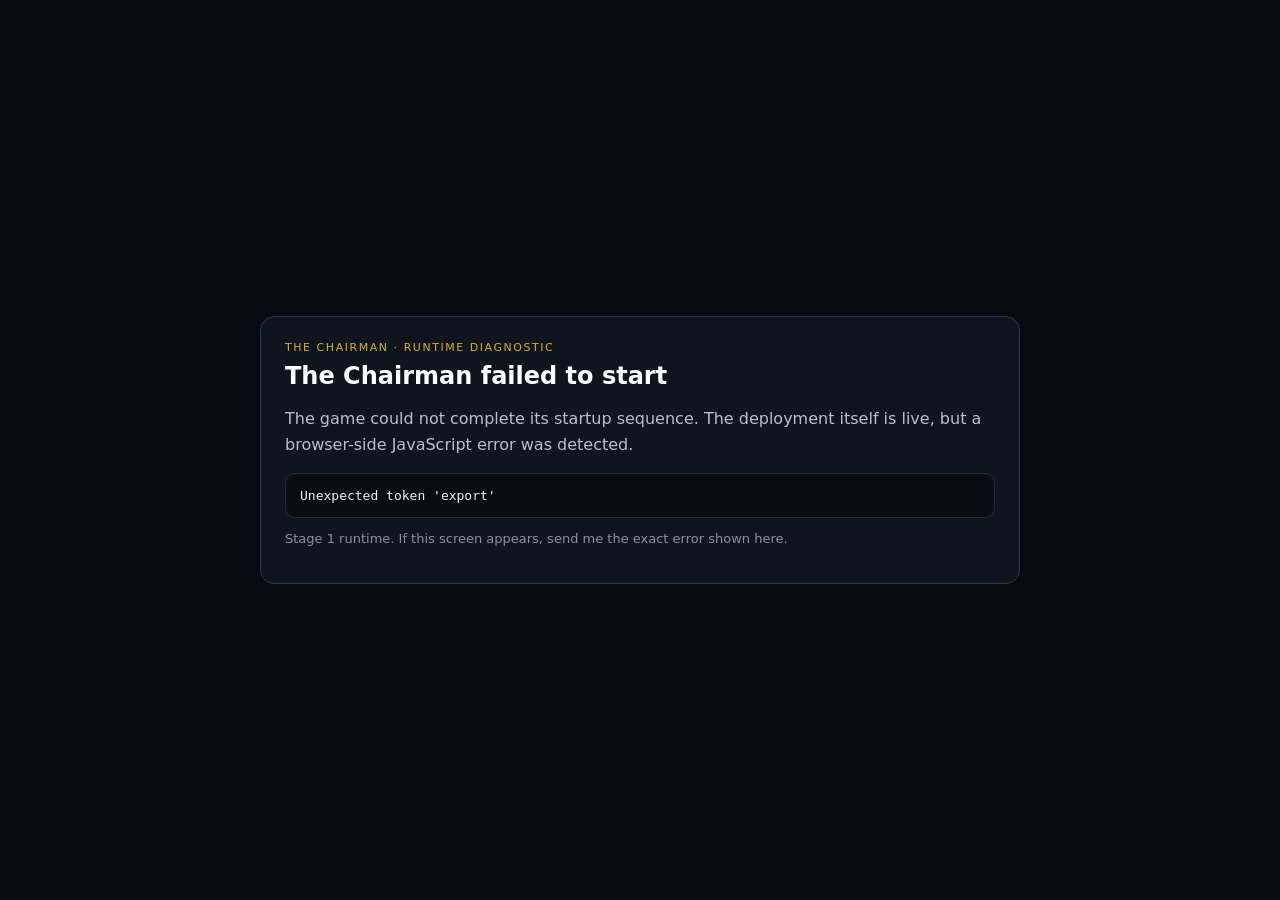
==== commit 99917042: "Refresh stadium visual assets" ====
--- a/index.html
+++ b/index.html
@@ -6,19 +6,19 @@
   <meta name="theme-color" content="#080b11">
   <meta name="description" content="The Chairman — own the club. Run the club. Live with the consequences.">
   <title>The Chairman</title>
-  <link rel="stylesheet" href="css/theme.css?v=101">
+  <link rel="stylesheet" href="css/theme.css?v=7">
   <link rel="stylesheet" href="css/layout.css?v=104">
-  <link rel="stylesheet" href="css/components.css?v=105">
+  <link rel="stylesheet" href="css/components.css?v=106">
   <link rel="stylesheet" href="css/responsive.css?v=104">
   <link rel="stylesheet" href="css/branding.css?v=5">
   <link rel="stylesheet" href="css/staff-controls.css?v=99"></head>
 <body>
   <div id="app"></div>
-  <script src="js/boot.js?v=105"></script>
+  <script src="js/boot.js?v=106"></script>
   <script src="js/staff-quality.js?v=1"></script>
   <script src="js/staff-controls-v2.js?v=101"></script>
   <script src="js/squad-table.js?v=99"></script>
-  <script type="module" src="js/matchday-fix.js?v=102"></script>
+  <script type="module" src="js/matchday-fix.js?v=103"></script>
   <script type="module" src="js/modal-freeze.js?v=99"></script>
 </body>
 </html>
--- a/css/theme.css
+++ b/css/theme.css
@@ -37,3 +37,54 @@
 .green{color:var(--green)}
 .red{color:var(--red)}
 .muted{color:var(--muted)}
+
+
+/* CHAIRMAN SCROLLBAR SYSTEM */
+html{
+  scrollbar-width:thin;
+  scrollbar-color:#9f7521 #080b10;
+}
+*{
+  scrollbar-width:thin;
+  scrollbar-color:#9f7521 #080b10;
+}
+*::-webkit-scrollbar{
+  width:10px;
+  height:10px;
+}
+*::-webkit-scrollbar-track{
+  background:#080b10;
+}
+*::-webkit-scrollbar-thumb{
+  background:linear-gradient(180deg,#f0d58a 0%,#d8af4e 45%,#8f681d 100%);
+  border:2px solid #080b10;
+  border-radius:999px;
+}
+*::-webkit-scrollbar-thumb:hover{
+  background:linear-gradient(180deg,#ffe7a7 0%,#e4bd5c 48%,#a97824 100%);
+}
+*::-webkit-scrollbar-corner{
+  background:#080b10;
+}
+
+/* MATCHDAY LAYER — ALWAYS ABOVE THE GAME SHELL */
+#prematch-gate,
+#matchday-fix-overlay{
+  position:fixed!important;
+  inset:0!important;
+  z-index:2147483000!important;
+  isolation:isolate;
+}
+#prematch-gate .prematch-backdrop{
+  z-index:1!important;
+}
+#prematch-gate .prematch-panel{
+  position:relative;
+  z-index:2!important;
+}
+#matchday-fix-overlay > div{
+  z-index:1!important;
+}
+body.matchday-open{
+  overflow:hidden;
+}
--- a/css/components.css
+++ b/css/components.css
@@ -292,3 +292,66 @@
   .hero{min-height:360px;border-radius:18px}.hero-content{padding:28px 22px}.hero h1{font-size:48px}
   .stat{min-height:100px;padding:16px}.stat-value{font-size:25px}
 }
+
+/* STADIUM ENVIRONMENT + INTERACTIVE MODEL */
+body.stadium-environment{
+  background:#02050a;
+}
+body.stadium-environment .main{
+  background:
+    linear-gradient(180deg,rgba(2,5,10,.18),rgba(2,5,10,.72)),
+    radial-gradient(circle at 50% 18%,rgba(216,175,78,.045),transparent 34%);
+}
+body.stadium-environment .content{position:relative;overflow:hidden}
+.stadium-page{position:relative;min-height:calc(100vh - 150px);isolation:isolate}
+.stadium-atmosphere{position:absolute;inset:-40px -38px -70px;z-index:-2;overflow:hidden;background:
+  radial-gradient(circle at 50% 58%,rgba(63,84,112,.22),transparent 31%),
+  linear-gradient(180deg,#02050b 0%,#06101a 52%,#03070c 100%);pointer-events:none}
+.stadium-sky{position:absolute;inset:0;background:
+  radial-gradient(circle at 50% 28%,rgba(160,190,225,.08),transparent 25%),
+  repeating-linear-gradient(90deg,transparent 0 110px,rgba(255,255,255,.012) 111px 112px)}
+.stadium-horizon{position:absolute;left:0;right:0;bottom:0;height:43%;background:
+  linear-gradient(180deg,transparent,rgba(0,0,0,.5)),
+  radial-gradient(ellipse at 50% 100%,rgba(216,175,78,.10),transparent 46%),
+  linear-gradient(180deg,#0a141d,#02050a)}
+.stadium-glow{position:absolute;width:45%;height:55%;top:5%;filter:blur(22px);opacity:.28}
+.stadium-glow-a{left:-12%;background:radial-gradient(ellipse,rgba(220,235,255,.25),transparent 64%);transform:rotate(-12deg)}
+.stadium-glow-b{right:-12%;background:radial-gradient(ellipse,rgba(220,235,255,.25),transparent 64%);transform:rotate(12deg)}
+.stadium-floodlight{position:absolute;top:4%;width:3px;height:48%;background:linear-gradient(180deg,rgba(255,255,255,.95),rgba(190,220,255,.35),transparent);box-shadow:0 0 24px rgba(210,230,255,.45);opacity:.5}
+.stadium-floodlight::after{content:"";position:absolute;top:0;left:50%;width:220px;height:160px;transform:translate(-50%,-10%) rotate(0deg);background:radial-gradient(ellipse at 50% 0,rgba(235,245,255,.32),transparent 68%);filter:blur(4px)}
+.stadium-floodlight-left{left:9%;transform:rotate(-7deg)}.stadium-floodlight-right{right:9%;transform:rotate(7deg)}
+.stadium-atmosphere-label{position:absolute;right:26px;bottom:26px;color:rgba(240,213,138,.2);font-size:8px;letter-spacing:.28em;text-transform:uppercase}
+.stadium-page-content{position:relative;z-index:2}
+.stadium-page-head{display:flex;justify-content:space-between;align-items:flex-end}
+.stadium-command{display:grid;grid-template-columns:minmax(0,1.65fr) minmax(300px,.85fr);gap:18px;align-items:stretch}
+.stadium-visual-card{padding:20px;border:1px solid rgba(216,175,78,.28);border-radius:22px;background:linear-gradient(145deg,rgba(7,12,18,.76),rgba(3,7,12,.91));backdrop-filter:blur(8px);box-shadow:0 30px 80px rgba(0,0,0,.45),inset 0 1px 0 rgba(240,213,138,.08)}
+.stadium-visual-head{display:flex;justify-content:space-between;align-items:center;gap:18px}
+.stadium-visual-head h2{margin:4px 0 0;font-size:22px}.stadium-rotation{display:flex;align-items:center;gap:9px}.stadium-rotation span{min-width:58px;text-align:center;color:#d9dce1;font-size:9px;text-transform:uppercase;letter-spacing:.16em}.stadium-turn{width:42px;height:42px;padding:0;font-size:25px;line-height:1}
+.stadium-model{position:relative;height:460px;margin-top:12px;overflow:hidden;border-radius:18px;background:
+  radial-gradient(ellipse at 50% 54%,rgba(54,99,72,.32),transparent 38%),
+  linear-gradient(180deg,rgba(255,255,255,.02),transparent 40%),
+  #05090e;
+  perspective:900px;transition:filter .2s ease}
+.stadium-model.is-turning{animation:stadiumTurn .52s cubic-bezier(.2,.78,.24,1)}
+@keyframes stadiumTurn{0%{transform:perspective(900px) rotateY(0deg) scale(1)}45%{transform:perspective(900px) rotateY(72deg) scale(.97)}100%{transform:perspective(900px) rotateY(0deg) scale(1)}}
+.stadium-model::before{content:"";position:absolute;left:12%;right:12%;top:12%;bottom:13%;border:1px solid rgba(240,213,138,.08);border-radius:50%;box-shadow:0 0 80px rgba(216,175,78,.05) inset}
+.stadium-model-glow{position:absolute;left:50%;top:46%;width:72%;height:54%;transform:translate(-50%,-50%);background:radial-gradient(ellipse,rgba(216,175,78,.11),transparent 64%);filter:blur(18px)}
+.stadium-pitch{position:absolute;left:50%;top:54%;width:46%;height:38%;transform:translate(-50%,-50%) perspective(500px) rotateX(62deg);border:2px solid rgba(255,255,255,.25);background:repeating-linear-gradient(90deg,rgba(52,104,69,.95) 0 11%,rgba(42,88,58,.95) 11% 22%);box-shadow:0 0 45px rgba(72,135,93,.15),0 30px 55px rgba(0,0,0,.55);display:grid;place-items:center}
+.stadium-pitch::before{content:"";position:absolute;inset:10%;border:1px solid rgba(255,255,255,.28)}.stadium-pitch::after{content:"";position:absolute;left:50%;top:50%;width:22%;aspect-ratio:1;border:1px solid rgba(255,255,255,.3);border-radius:50%;transform:translate(-50%,-50%)}.stadium-pitch span{position:relative;z-index:2;font-size:18px;opacity:.8}
+.stadium-stand{position:absolute;border:1px solid rgba(240,213,138,.18);background:linear-gradient(180deg,rgba(48,57,68,.96),rgba(11,17,24,.98));color:#fff;border-radius:10px;box-shadow:0 14px 30px rgba(0,0,0,.45),inset 0 1px 0 rgba(255,255,255,.08);display:flex;flex-direction:column;align-items:center;justify-content:center;gap:4px;cursor:pointer;transition:transform .22s ease,border-color .22s ease,box-shadow .22s ease,background .22s ease}
+.stadium-stand span{font-size:9px;text-transform:uppercase;letter-spacing:.14em;color:#bfc5ce}.stadium-stand b{font-size:11px;color:#f0d58a}
+.stadium-stand:hover,.stadium-stand:focus-visible{border-color:#f0d58a;background:linear-gradient(180deg,rgba(216,175,78,.22),rgba(15,22,30,.98));box-shadow:0 0 26px rgba(216,175,78,.18),0 18px 35px rgba(0,0,0,.55);transform:translateY(-3px)}
+.stadium-stand-north{left:34%;right:34%;top:8%;height:23%}.stadium-stand-south{left:34%;right:34%;bottom:8%;height:23%}.stadium-stand-east{right:8%;top:27%;bottom:27%;width:23%}.stadium-stand-west{left:8%;top:27%;bottom:27%;width:23%}
+.stadium-corner{position:absolute;width:17%;height:10%;border:1px solid rgba(216,175,78,.10);background:linear-gradient(180deg,rgba(30,40,50,.9),rgba(7,12,17,.96));border-radius:8px}.stadium-corner-1{left:21%;top:25%;transform:skewY(-18deg)}.stadium-corner-2{right:21%;top:25%;transform:skewY(18deg)}.stadium-corner-3{left:21%;bottom:25%;transform:skewY(18deg)}.stadium-corner-4{right:21%;bottom:25%;transform:skewY(-18deg)}
+.stadium-visual-foot{display:flex;justify-content:space-between;padding-top:12px;color:#77818e;font-size:9px;text-transform:uppercase;letter-spacing:.12em}.stadium-visual-foot strong{color:#c5a95d}
+.stadium-summary{padding:20px;border:1px solid rgba(216,175,78,.20);border-radius:22px;background:linear-gradient(145deg,rgba(9,15,22,.88),rgba(4,8,13,.94));backdrop-filter:blur(8px)}
+.stadium-stat-grid{gap:8px}.stadium-stat-grid .stat{min-height:108px;padding:15px}.stadium-stat-grid .stat-value{font-size:24px}
+.stadium-demand-notice{margin-top:10px;line-height:1.55}
+.stadium-bottom-grid{display:grid;grid-template-columns:1.15fr .85fr;gap:18px;margin-top:18px}
+.stadium-stand-list{display:grid;gap:7px}.stadium-stand-row{width:100%;display:grid;grid-template-columns:38px 1fr auto auto;gap:10px;align-items:center;padding:11px 12px;border:1px solid rgba(255,255,255,.07);border-radius:11px;background:linear-gradient(90deg,rgba(255,255,255,.025),rgba(216,175,78,.02));color:#f4f5f7;text-align:left}.stadium-stand-row:hover{border-color:rgba(240,213,138,.38);background:rgba(216,175,78,.07)}.stadium-stand-icon{width:30px;height:30px;display:grid;place-items:center;border-radius:8px;background:rgba(216,175,78,.10);border:1px solid rgba(216,175,78,.24);color:#f0d58a;font-weight:900}.stadium-stand-row strong,.stadium-stand-row small{display:block}.stadium-stand-row strong{font-size:10px}.stadium-stand-row small{margin-top:3px;color:#737d89;font-size:8px}.stadium-stand-row>b{font-size:10px;color:#e5d7ac}.stadium-stand-row i{font-style:normal;color:#a78b45;font-size:8px;text-transform:uppercase;letter-spacing:.08em}
+.stadium-net{display:flex;justify-content:space-between;align-items:center;margin-top:10px;padding-top:12px;border-top:1px solid rgba(216,175,78,.15);font-size:9px;color:#8e97a2}.stadium-net strong{font-size:18px;color:#f0d58a}
+.stadium-concessions{margin-top:18px;background:linear-gradient(145deg,rgba(17,24,34,.92),rgba(6,10,15,.95))}
+.concession-grid{display:grid;grid-template-columns:repeat(4,1fr);gap:9px}.concession-grid>div{display:flex;justify-content:space-between;align-items:center;padding:12px 13px;border:1px solid rgba(255,255,255,.07);border-radius:10px;background:rgba(255,255,255,.025)}.concession-grid span{font-size:10px}.concession-grid strong{color:#f0d58a;font-size:13px}
+@media(max-width:1000px){.stadium-command,.stadium-bottom-grid{grid-template-columns:1fr}.stadium-summary{order:-1}}
+@media(max-width:700px){.stadium-page{min-height:auto}.stadium-atmosphere{inset:-20px -20px -40px}.stadium-page-head{align-items:flex-start;flex-direction:column}.stadium-visual-card,.stadium-summary{padding:14px}.stadium-model{height:360px}.stadium-stand-north,.stadium-stand-south{left:30%;right:30%}.stadium-stand-east,.stadium-stand-west{width:27%}.stadium-stand-east{right:4%}.stadium-stand-west{left:4%}.stadium-bottom-grid{margin-top:12px}.concession-grid{grid-template-columns:1fr 1fr}.stadium-stand-row{grid-template-columns:34px 1fr auto}.stadium-stand-row i{display:none}}
+@media(prefers-reduced-motion:reduce){.stadium-model.is-turning{animation:none}}
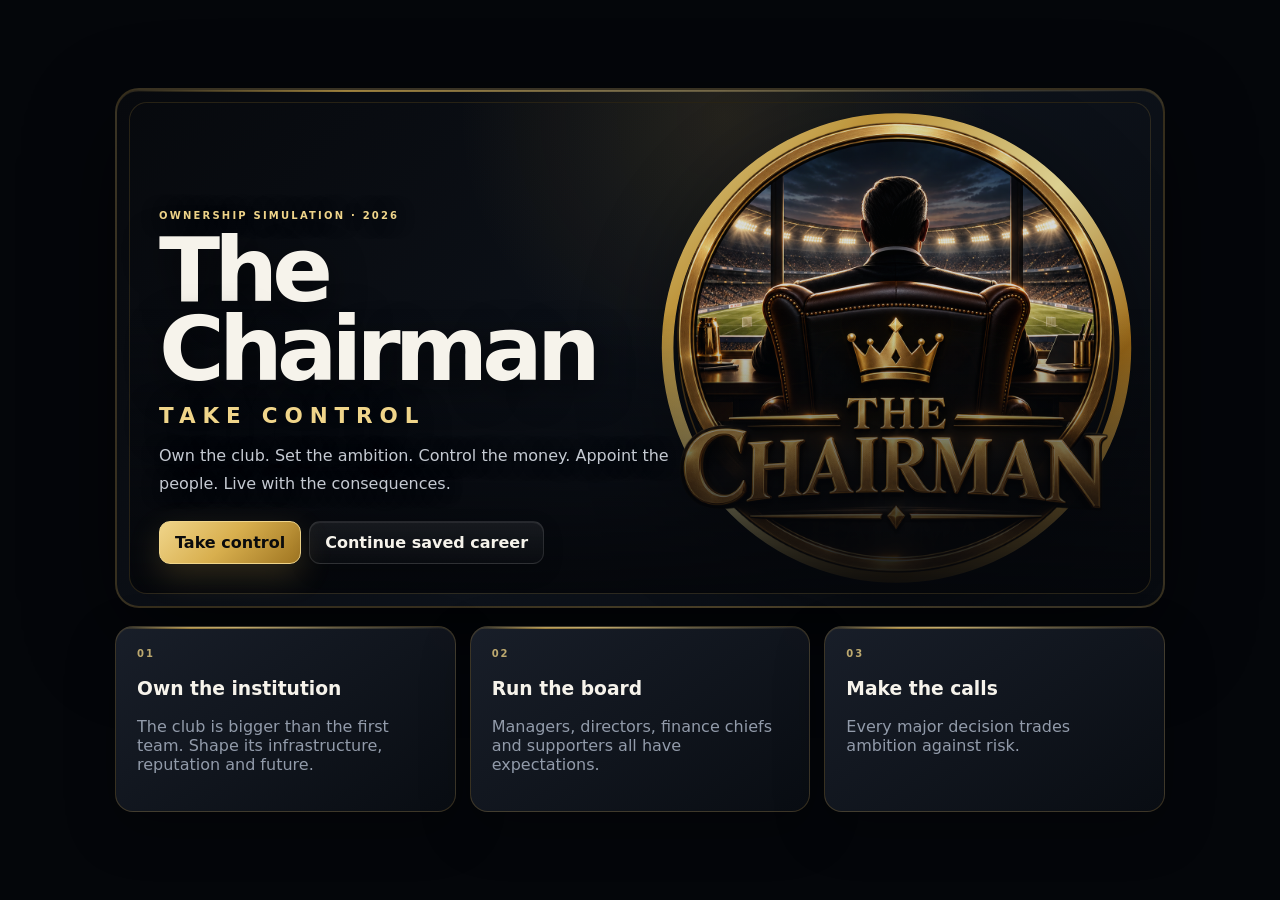
==== commit 21d91250: "Phase 1: remove duplicate staff quality writer" ====
--- a/index.html
+++ b/index.html
@@ -8,16 +8,16 @@
   <title>The Chairman</title>
   <link rel="stylesheet" href="css/theme.css?v=7">
   <link rel="stylesheet" href="css/layout.css?v=104">
-  <link rel="stylesheet" href="css/components.css?v=106">
+  <link rel="stylesheet" href="css/components.css?v=107">
   <link rel="stylesheet" href="css/responsive.css?v=104">
   <link rel="stylesheet" href="css/branding.css?v=5">
   <link rel="stylesheet" href="css/staff-controls.css?v=99"></head>
 <body>
   <div id="app"></div>
-  <script src="js/boot.js?v=106"></script>
+  <script src="js/boot.js?v=108"></script>
   <script src="js/staff-quality.js?v=1"></script>
-  <script src="js/staff-controls-v2.js?v=101"></script>
-  <script src="js/squad-table.js?v=99"></script>
+  <script src="js/staff-controls-v2.js?v=102"></script>
+  <script src="js/squad-table.js?v=100"></script>
   <script type="module" src="js/matchday-fix.js?v=103"></script>
   <script type="module" src="js/modal-freeze.js?v=99"></script>
 </body>
--- a/css/layout.css
+++ b/css/layout.css
@@ -69,3 +69,117 @@
 .nav{scrollbar-width:none}.nav::-webkit-scrollbar{display:none}
 @media(max-width:1100px){.main::before{left:82px}.content{padding:30px 26px 58px}}
 @media(max-width:560px){.topbar{min-height:68px;padding:0 14px}.topbar-title{max-width:48%;overflow:hidden;text-overflow:ellipsis;white-space:nowrap}.content{padding:22px 14px 44px}}
+
+
+/* STADIUM MASTER BACKDROP — FIXED BEHIND THE UI */
+.main{isolation:isolate}
+.main:has(.facilities-page)::after{
+  content:"";
+  position:fixed;
+  top:0;
+  right:0;
+  bottom:0;
+  left:258px;
+  pointer-events:none;
+  z-index:-1;
+  background:
+    linear-gradient(90deg,rgba(3,5,8,.86) 0%,rgba(3,5,8,.48) 28%,rgba(3,5,8,.24) 68%,rgba(3,5,8,.42) 100%),
+    linear-gradient(180deg,rgba(3,5,8,.18) 0%,rgba(3,5,8,.28) 58%,rgba(3,5,8,.68) 100%),
+    url("../assets/stadium/crown-arena-background.png") center center / cover no-repeat;
+  filter:saturate(.88) contrast(1.04);
+  transform:translateZ(0);
+}
+.main:has(.facilities-page) .content{
+  background:linear-gradient(180deg,rgba(4,6,10,.08),rgba(4,6,10,.16));
+}
+.main:has(.facilities-page) .stadium-page-head,
+.main:has(.facilities-page) .stadium-command,
+.main:has(.facilities-page) .stadium-lower-grid,
+.main:has(.facilities-page) .stadium-concessions{
+  position:relative;
+  z-index:2;
+}
+@media(max-width:1100px){
+  .main:has(.facilities-page)::after{left:82px}
+}
+@media(max-width:560px){
+  .main:has(.facilities-page)::after{left:0}
+}
+
+
+
+
+/* PAGE-SPECIFIC VISUAL ENVIRONMENTS */
+.main{position:relative;isolation:isolate;overflow:hidden}
+.main::after{content:"";position:fixed;top:0;right:0;bottom:0;left:258px;pointer-events:none;z-index:-1;background-position:center;background-size:cover;background-repeat:no-repeat;filter:saturate(.9) contrast(1.04);transform:translateZ(0);opacity:.9}
+.main::before{z-index:0}
+.main-hq::after{background-image:linear-gradient(90deg,rgba(3,5,8,.88) 0%,rgba(3,5,8,.5) 32%,rgba(3,5,8,.28) 72%,rgba(3,5,8,.48) 100%),linear-gradient(180deg,rgba(3,5,8,.2),rgba(3,5,8,.62)),url("../assets/backgrounds/chairman-hq/chairman-hq-background.png")}
+.main-club::after{background-image:linear-gradient(90deg,rgba(3,5,8,.88) 0%,rgba(3,5,8,.5) 32%,rgba(3,5,8,.28) 72%,rgba(3,5,8,.48) 100%),linear-gradient(180deg,rgba(3,5,8,.2),rgba(3,5,8,.62)),url("../assets/backgrounds/club-charter/club-background.png")}
+.main-board::after{background-image:linear-gradient(90deg,rgba(3,5,8,.88) 0%,rgba(3,5,8,.48) 32%,rgba(3,5,8,.24) 72%,rgba(3,5,8,.48) 100%),linear-gradient(180deg,rgba(3,5,8,.18),rgba(3,5,8,.62)),url("../assets/backgrounds/boardroom/boardroom-background.png")}
+.main-finance::after{background-image:linear-gradient(90deg,rgba(3,5,8,.88) 0%,rgba(3,5,8,.5) 32%,rgba(3,5,8,.26) 72%,rgba(3,5,8,.48) 100%),linear-gradient(180deg,rgba(3,5,8,.2),rgba(3,5,8,.62)),url("../assets/backgrounds/finances/finances-background.png")}
+.main-transfers::after{background-image:linear-gradient(90deg,rgba(3,5,8,.88) 0%,rgba(3,5,8,.5) 32%,rgba(3,5,8,.26) 72%,rgba(3,5,8,.48) 100%),linear-gradient(180deg,rgba(3,5,8,.2),rgba(3,5,8,.62)),url("../assets/backgrounds/transfers/transfers-background.png")}
+.main-squad::after{background-image:linear-gradient(90deg,rgba(3,5,8,.88) 0%,rgba(3,5,8,.5) 32%,rgba(3,5,8,.26) 72%,rgba(3,5,8,.48) 100%),linear-gradient(180deg,rgba(3,5,8,.2),rgba(3,5,8,.62)),url("../assets/backgrounds/squad/squad-background.png")}
+.main-facilities::after{background-image:linear-gradient(90deg,rgba(3,5,8,.86) 0%,rgba(3,5,8,.48) 28%,rgba(3,5,8,.24) 68%,rgba(3,5,8,.42) 100%),linear-gradient(180deg,rgba(3,5,8,.18),rgba(3,5,8,.68)),url("../assets/stadium/crown-arena-background.png")}
+.main-staff::after{background-image:linear-gradient(90deg,rgba(3,5,8,.88) 0%,rgba(3,5,8,.5) 32%,rgba(3,5,8,.26) 72%,rgba(3,5,8,.48) 100%),linear-gradient(180deg,rgba(3,5,8,.2),rgba(3,5,8,.62)),url("../assets/backgrounds/staff/staff-background.png")}
+.main-inbox::after{background-image:linear-gradient(90deg,rgba(3,5,8,.88) 0%,rgba(3,5,8,.5) 32%,rgba(3,5,8,.26) 72%,rgba(3,5,8,.48) 100%),linear-gradient(180deg,rgba(3,5,8,.2),rgba(3,5,8,.62)),url("../assets/backgrounds/inbox/inbox-background.png")}
+.main-hq .content,.main-club .content,.main-board .content,.main-finance .content,.main-transfers .content,.main-squad .content,.main-facilities .content,.main-staff .content,.main-inbox .content{background:linear-gradient(180deg,rgba(4,6,10,.04),rgba(4,6,10,.14))}
+@media(max-width:1100px){.main::after{left:82px}}
+@media(max-width:560px){.main::after{left:0}}
+
+/* FACILITIES FOUNDATION */
+.facilities-page{position:relative;z-index:2}
+.facilities-page-head{position:relative;z-index:2}
+.facilities-hero{display:grid;grid-template-columns:minmax(0,1.35fr) minmax(320px,.65fr);gap:24px;align-items:stretch;margin-bottom:20px;padding:30px;border:1px solid rgba(216,175,78,.28);border-radius:20px;background:linear-gradient(135deg,rgba(12,16,23,.92),rgba(5,8,13,.78)),radial-gradient(circle at 90% 0,rgba(216,175,78,.16),transparent 38%);box-shadow:0 24px 70px rgba(0,0,0,.42),inset 0 1px 0 rgba(240,213,138,.1)}
+.facilities-hero h2{margin:7px 0 8px;font-size:clamp(28px,4vw,46px);letter-spacing:-.045em;max-width:760px}
+.facilities-hero p{margin:0;color:#aeb5c0;line-height:1.65;max-width:760px}
+.facilities-hero-stats{display:grid;grid-template-columns:repeat(3,1fr);gap:10px;align-self:stretch}
+.facilities-hero-stats>div{display:flex;flex-direction:column;justify-content:center;padding:16px;border:1px solid rgba(216,175,78,.16);border-radius:14px;background:rgba(216,175,78,.045);text-align:center}
+.facilities-hero-stats span,.facilities-hero-stats small{color:#8f98a6;font-size:9px;text-transform:uppercase;letter-spacing:.12em}.facilities-hero-stats strong{margin:8px 0;font-size:25px;color:#fff}
+.facilities-grid{display:grid;grid-template-columns:repeat(4,minmax(0,1fr));gap:18px}
+.facility-card{display:flex;min-height:270px;flex-direction:column;text-align:left;color:inherit;cursor:pointer;padding:22px!important;transition:transform .22s ease,border-color .22s ease,box-shadow .22s ease}
+.facility-card:hover{transform:translateY(-7px);border-color:rgba(240,213,138,.5)!important;box-shadow:0 28px 65px rgba(0,0,0,.48),0 0 36px rgba(216,175,78,.1)}
+.facility-card-top{display:flex;justify-content:space-between;align-items:center;margin-bottom:30px}.facility-icon{width:54px;height:54px;display:grid;place-items:center;border:1px solid rgba(216,175,78,.3);border-radius:15px;background:linear-gradient(145deg,rgba(216,175,78,.16),rgba(216,175,78,.035));color:var(--gold-soft);font-size:22px;box-shadow:inset 0 1px 0 rgba(255,255,255,.08)}
+.facility-card h2{margin:7px 0 8px;font-size:21px}.facility-card p{margin:0;color:#8f98a6;font-size:11px;line-height:1.6;min-height:54px}.facility-card-meta{display:flex;flex-direction:column;gap:5px;margin-top:auto;padding-top:18px;border-top:1px solid rgba(216,175,78,.14)}.facility-card-meta strong{color:#fff;font-size:14px}.facility-card-meta span{color:#8f98a6;font-size:9px;text-transform:uppercase;letter-spacing:.1em}
+.facilities-note{margin-top:18px}
+@media(max-width:1100px){.facilities-grid{grid-template-columns:repeat(2,minmax(0,1fr))}.facilities-hero{grid-template-columns:1fr}.facilities-hero-stats{min-height:120px}}
+@media(max-width:560px){.facilities-grid{grid-template-columns:1fr}.facilities-hero{padding:20px}.facilities-hero-stats{grid-template-columns:1fr}.facility-card{min-height:240px}}
+
+
+/* FACILITIES MANAGEMENT */
+.facility-effect{display:flex;justify-content:space-between;align-items:center;margin-top:12px;padding-top:10px;border-top:1px solid rgba(216,175,78,.12);font-size:9px;color:#87909c;text-transform:uppercase;letter-spacing:.08em}
+.facility-effect b{color:var(--gold-soft);font-size:12px}
+.facility-management-head{display:grid;grid-template-columns:repeat(3,1fr);gap:10px}
+.facility-management-head>div{padding:14px;border:1px solid rgba(216,175,78,.16);border-radius:12px;background:rgba(216,175,78,.035)}
+.facility-management-head strong{display:block;margin-top:6px;font-size:20px;color:#fff}
+.facility-management-actions{display:grid;grid-template-columns:1fr 1fr;gap:12px;margin-top:14px}
+.facility-management-actions h3{margin:7px 0 4px;color:#fff}
+.facility-management-actions .btn{width:100%;margin-top:10px}
+@media(max-width:600px){.facility-management-head,.facility-management-actions{grid-template-columns:1fr}}
+
+.stadium-catalogue-card{display:flex;flex-direction:column;overflow:hidden;border:1px solid var(--line);background:linear-gradient(145deg,rgba(20,25,34,.96),rgba(9,12,17,.96));border-radius:14px}
+.stadium-catalogue-card.is-owned{border-color:rgba(214,170,66,.75);box-shadow:0 0 0 1px rgba(214,170,66,.18)}
+.stadium-art-placeholder{min-height:170px;display:flex;flex-direction:column;justify-content:flex-end;padding:18px;background:linear-gradient(180deg,rgba(0,0,0,.04),rgba(0,0,0,.78)),radial-gradient(circle at 50% 30%,rgba(214,170,66,.18),transparent 48%),#111721}
+.stadium-art-placeholder span{font-size:10px;letter-spacing:.16em;color:var(--gold)}
+.stadium-art-placeholder strong{font-size:24px;margin-top:5px}
+.stadium-art-placeholder small{color:var(--muted);margin-top:4px}
+.stadium-catalogue-body{padding:16px}
+.stadium-catalogue-top{display:flex;justify-content:space-between;gap:8px;flex-wrap:wrap}
+.stadium-catalogue-body h3{font-size:21px;margin:12px 0 5px}
+.stadium-catalogue-body p{min-height:44px}
+.stadium-catalogue-stats{display:grid;grid-template-columns:1fr 1fr;gap:8px;margin-top:12px}
+.stadium-catalogue-stats span{padding:9px;border:1px solid var(--line);border-radius:8px;color:var(--muted);font-size:11px}
+.stadium-catalogue-stats b{display:block;color:var(--text);font-size:12px;margin-top:3px}
+.stadium-tier-section{margin-top:24px}
+.stadium-catalogue-grid{display:grid;grid-template-columns:repeat(3,minmax(0,1fr));gap:14px;margin-top:12px}
+@media(max-width:1050px){.stadium-catalogue-grid{grid-template-columns:repeat(2,minmax(0,1fr))}}
+@media(max-width:680px){.stadium-catalogue-grid{grid-template-columns:1fr}}
+
+.starter-stadium-grid{display:grid;grid-template-columns:repeat(3,minmax(0,1fr));gap:10px;margin-top:12px}
+.starter-stadium-option{min-height:120px;text-align:left;padding:16px;border:1px solid rgba(255,255,255,.08);border-radius:12px;background:rgba(255,255,255,.025);color:inherit;cursor:pointer;display:flex;justify-content:space-between;align-items:flex-end;transition:.18s ease}
+.starter-stadium-option:hover,.starter-stadium-option.selected{border-color:rgba(216,175,78,.65);background:rgba(216,175,78,.08);transform:translateY(-2px)}
+.starter-stadium-option h3{margin:8px 0 3px;font-size:17px}.starter-stadium-option p{margin:0;color:var(--muted);font-size:10px}
+.starter-check{width:28px;height:28px;border:1px solid rgba(216,175,78,.2);border-radius:50%;display:grid;place-items:center;color:transparent}
+.starter-stadium-option.selected .starter-check{color:var(--gold-soft);border-color:var(--gold-soft);background:rgba(216,175,78,.14)}
+.setup-facility select{margin:10px 0;width:100%}
+@media(max-width:800px){.starter-stadium-grid{grid-template-columns:1fr 1fr}}
+@media(max-width:560px){.starter-stadium-grid{grid-template-columns:1fr}}
